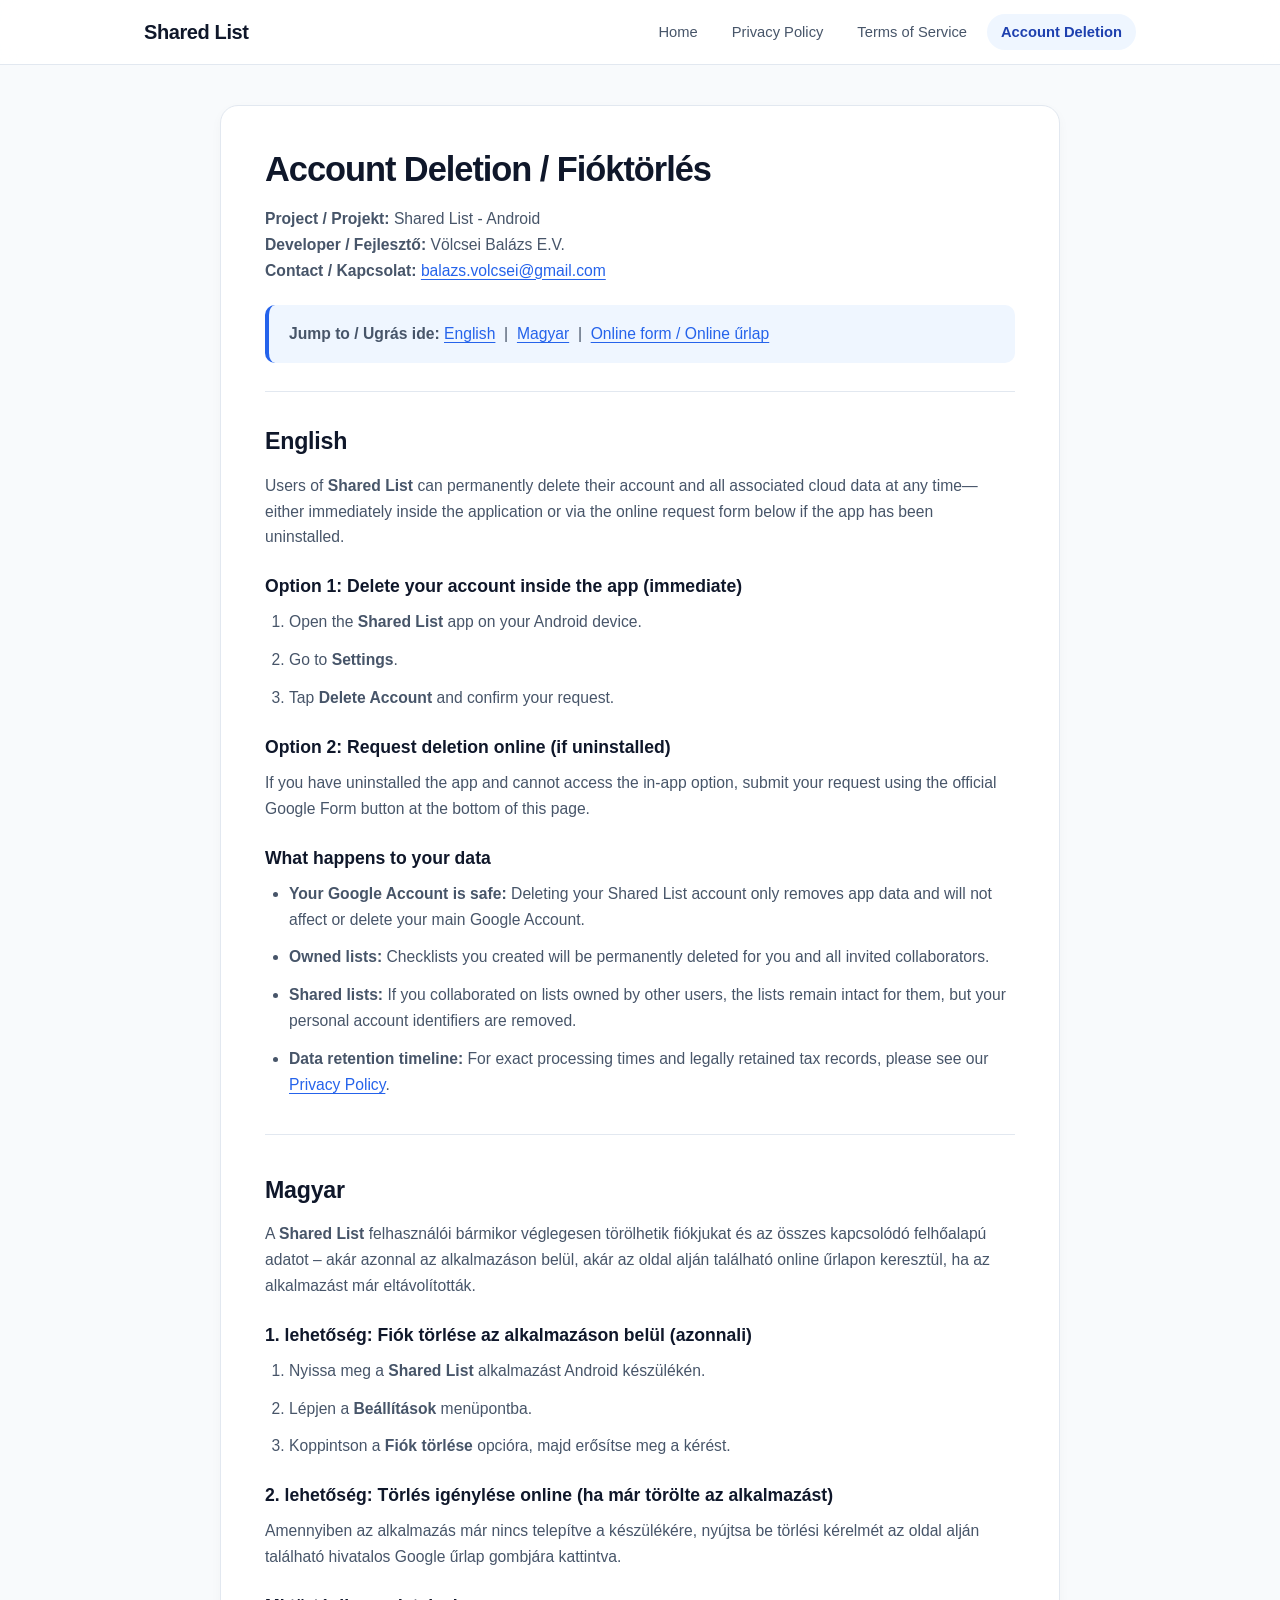
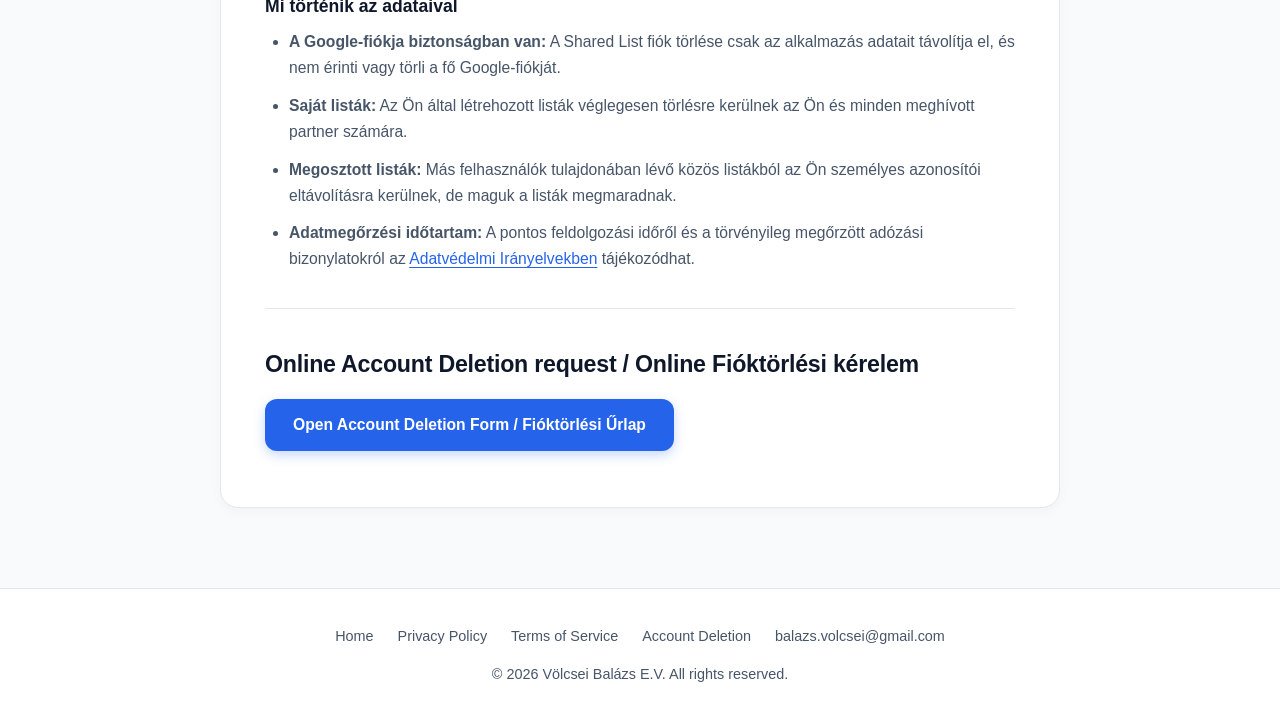
==== docs/delete-account.html @ b79d8873 "Change label from 'Language' to 'Jump to'" ====
<!DOCTYPE html>
<html lang="en">
<head>
  <meta charset="UTF-8" />
  <meta name="viewport" content="width=device-width, initial-scale=1.0" />
  <title>Account Deletion / Fióktörlés – Shared List</title>
  <link rel="stylesheet" href="style.css" />
</head>
<body>
  <header>
    <div class="container nav">
      <a href="index.html" class="brand">Shared List</a>
      <nav class="nav-links">
        <a href="index.html">Home</a>
        <a href="privacy-policy.html">Privacy Policy</a>
        <a href="terms-of-service.html">Terms of Service</a>
        <a href="delete-account.html" class="active">Account Deletion</a>
      </nav>
    </div>
  </header>

  <main class="container">
    <article class="legal-content">
      <h1>Account Deletion / Fióktörlés</h1>
      <p>
        <strong>Project / Projekt:</strong> Shared List - Android<br />
        <strong>Developer / Fejlesztő:</strong> Völcsei Balázs E.V.<br />
        <strong>Contact / Kapcsolat:</strong> <a href="mailto:balazs.volcsei@gmail.com">balazs.volcsei@gmail.com</a>
      </p>

      <div class="highlight-box">
        <p style="margin-bottom: 0;">
          <strong>Jump to / Ugrás ide: </strong>
          <a href="#english">English</a> &nbsp;|&nbsp;
          <a href="#hungarian">Magyar</a> &nbsp;|&nbsp;
          <a href="#deletion-form">Online form / Online űrlap</a>
        </p>
      </div>

      <hr style="border: 0; border-top: 1px solid var(--border); margin: 28px 0;" />

      <!-- ENGLISH -->
      <section id="english">
        <h2>English</h2>
        <p>
          Users of <strong>Shared List</strong> can permanently delete their account and all associated cloud data at any time—either immediately inside the application or via the online request form below if the app has been uninstalled.
        </p>

        <h3>Option 1: Delete your account inside the app (immediate)</h3>
        <ol>
          <li>Open the <strong>Shared List</strong> app on your Android device.</li>
          <li>Go to <strong>Settings</strong>.</li>
          <li>Tap <strong>Delete Account</strong> and confirm your request.</li>
        </ol>

        <h3>Option 2: Request deletion online (if uninstalled)</h3>
        <p>
          If you have uninstalled the app and cannot access the in-app option, submit your request using the official Google Form button at the bottom of this page.
        </p>

        <h3>What happens to your data</h3>
        <ul>
          <li><strong>Your Google Account is safe:</strong> Deleting your Shared List account only removes app data and will not affect or delete your main Google Account.</li>
          <li><strong>Owned lists:</strong> Checklists you created will be permanently deleted for you and all invited collaborators.</li>
          <li><strong>Shared lists:</strong> If you collaborated on lists owned by other users, the lists remain intact for them, but your personal account identifiers are removed.</li>
          <li><strong>Data retention timeline:</strong> For exact processing times and legally retained tax records, please see our <a href="privacy-policy.html">Privacy Policy</a>.</li>
        </ul>
      </section>

      <hr style="border: 0; border-top: 1px solid var(--border); margin: 36px 0;" />

      <!-- MAGYAR -->
      <section id="hungarian">
        <h2>Magyar</h2>
        <p>
          A <strong>Shared List</strong> felhasználói bármikor véglegesen törölhetik fiókjukat és az összes kapcsolódó felhőalapú adatot – akár azonnal az alkalmazáson belül, akár az oldal alján található online űrlapon keresztül, ha az alkalmazást már eltávolították.
        </p>

        <h3>1. lehetőség: Fiók törlése az alkalmazáson belül (azonnali)</h3>
        <ol>
          <li>Nyissa meg a <strong>Shared List</strong> alkalmazást Android készülékén.</li>
          <li>Lépjen a <strong>Beállítások</strong> menüpontba.</li>
          <li>Koppintson a <strong>Fiók törlése</strong> opcióra, majd erősítse meg a kérést.</li>
        </ol>

        <h3>2. lehetőség: Törlés igénylése online (ha már törölte az alkalmazást)</h3>
        <p>
          Amennyiben az alkalmazás már nincs telepítve a készülékére, nyújtsa be törlési kérelmét az oldal alján található hivatalos Google űrlap gombjára kattintva.
        </p>

        <h3>Mi történik az adataival</h3>
        <ul>
          <li><strong>A Google-fiókja biztonságban van:</strong> A Shared List fiók törlése csak az alkalmazás adatait távolítja el, és nem érinti vagy törli a fő Google-fiókját.</li>
          <li><strong>Saját listák:</strong> Az Ön által létrehozott listák véglegesen törlésre kerülnek az Ön és minden meghívott partner számára.</li>
          <li><strong>Megosztott listák:</strong> Más felhasználók tulajdonában lévő közös listákból az Ön személyes azonosítói eltávolításra kerülnek, de maguk a listák megmaradnak.</li>
          <li><strong>Adatmegőrzési időtartam:</strong> A pontos feldolgozási időről és a törvényileg megőrzött adózási bizonylatokról az <a href="privacy-policy.html">Adatvédelmi Irányelvekben</a> tájékozódhat.</li>
        </ul>
      </section>

      <hr style="border: 0; border-top: 1px solid var(--border); margin: 36px 0;" />

      <!-- UNIFIED ONLINE REQUEST SECTION -->
      <section id="deletion-form">
        <h2>Online Account Deletion request / Online Fióktörlési kérelem</h2>
        <p style="margin-top: 16px;">
          <a href="https://forms.gle/Qs1NFNN1C1GR2w3d6" target="_blank" rel="noopener" class="btn">
            Open Account Deletion Form / Fióktörlési Űrlap
          </a>
        </p>
      </section>
    </article>
  </main>

  <footer>
    <div class="container">
      <div class="footer-links">
        <a href="index.html">Home</a>
        <a href="privacy-policy.html">Privacy Policy</a>
        <a href="terms-of-service.html">Terms of Service</a>
        <a href="delete-account.html">Account Deletion</a>
        <a href="mailto:balazs.volcsei@gmail.com">balazs.volcsei@gmail.com</a>
      </div>
      <p>&copy; 2026 Völcsei Balázs E.V. All rights reserved.</p>
    </div>
  </footer>
</body>
</html>
---- docs/style.css ----
:root {
  --bg: #f8fafc;
  --surface: #ffffff;
  --surface-hover: #f1f5f9;
  --header-bg: rgba(255, 255, 255, 0.88);
  --text: #0f172a;
  --text-muted: #475569;
  --primary: #2563eb;
  --primary-hover: #1d4ed8;
  --border: #e2e8f0;
  --badge-bg: #eff6ff;
  --badge-text: #1e40af;
  --shadow: 0 10px 30px -5px rgba(15, 23, 42, 0.08);
  --card-shadow: 0 4px 12px rgba(15, 23, 42, 0.03);
}

@media (prefers-color-scheme: dark) {
  :root {
    --bg: #0b1120;
    --surface: #151f32;
    --surface-hover: #1e293b;
    --header-bg: rgba(21, 31, 50, 0.88);
    --text: #f8fafc;
    --text-muted: #94a3b8;
    --primary: #3b82f6;
    --primary-hover: #60a5fa;
    --border: #26354d;
    --badge-bg: rgba(59, 130, 246, 0.16);
    --badge-text: #93c5fd;
    --shadow: 0 16px 36px -6px rgba(0, 0, 0, 0.45);
    --card-shadow: 0 4px 16px rgba(0, 0, 0, 0.2);
  }
}

* {
  box-sizing: border-box;
  margin: 0;
  padding: 0;
}

html {
  scroll-behavior: smooth;
}

body {
  font-family: -apple-system, BlinkMacSystemFont, "Segoe UI", Roboto, Helvetica, Arial, sans-serif;
  background-color: var(--bg);
  color: var(--text);
  line-height: 1.65;
  min-height: 100vh;
  display: flex;
  flex-direction: column;
  -webkit-font-smoothing: antialiased;
}

main {
  flex: 1;
}

.container {
  width: 100%;
  max-width: 1040px;
  margin: 0 auto;
  padding: 0 24px;
}

/* Sticky Material-style Top Bar */
header {
  position: sticky;
  top: 0;
  z-index: 100;
  border-bottom: 1px solid var(--border);
  background: var(--header-bg);
  backdrop-filter: blur(12px);
  -webkit-backdrop-filter: blur(12px);
  padding: 14px 0;
}

.nav {
  display: flex;
  justify-content: space-between;
  align-items: center;
  gap: 16px;
}

.brand {
  font-weight: 700;
  font-size: 1.25rem;
  letter-spacing: -0.02em;
  color: var(--text);
  text-decoration: none;
  white-space: nowrap;
}

.nav-links {
  display: flex;
  align-items: center;
  flex-wrap: wrap;
  gap: 6px;
}

.nav-links a {
  color: var(--text-muted);
  text-decoration: none;
  font-size: 0.92rem;
  font-weight: 500;
  padding: 6px 14px;
  border-radius: 999px;
  transition: background-color 0.2s, color 0.2s;
}

.nav-links a:hover {
  color: var(--text);
  background-color: var(--surface-hover);
}

.nav-links a.active {
  color: var(--badge-text);
  background-color: var(--badge-bg);
  font-weight: 600;
}

/* Hero Section */
.hero {
  text-align: center;
  padding: clamp(40px, 7vw, 72px) 0 36px;
}

.badge {
  display: inline-block;
  background: var(--badge-bg);
  color: var(--badge-text);
  padding: 6px 16px;
  border-radius: 999px;
  font-size: 0.85rem;
  font-weight: 600;
  letter-spacing: 0.01em;
  margin-bottom: 20px;
}

h1 {
  font-size: clamp(2.1rem, 5vw, 3.25rem);
  font-weight: 800;
  letter-spacing: -0.03em;
  line-height: 1.15;
  margin-bottom: 18px;
}

.subtitle {
  font-size: clamp(1rem, 2vw, 1.18rem);
  color: var(--text-muted);
  max-width: 640px;
  margin: 0 auto 30px;
}

.hero-actions {
  margin-bottom: 40px;
}

.btn,
.legal-content a.btn {
  display: inline-block;
  background: var(--primary);
  color: #ffffff;
  padding: 13px 28px;
  border-radius: 12px;
  text-decoration: none;
  font-weight: 600;
  font-size: 0.98rem;
  box-shadow: 0 4px 12px rgba(37, 99, 235, 0.25);
  transition: background 0.2s, transform 0.15s, box-shadow 0.2s;
}

.btn:hover,
.legal-content a.btn:hover {
  background: var(--primary-hover);
  color: #ffffff;
  transform: translateY(-1px);
}

.btn-disabled {
  display: inline-block;
  background: var(--surface);
  color: var(--text-muted);
  border: 1px solid var(--border);
  padding: 13px 28px;
  border-radius: 12px;
  font-weight: 600;
  font-size: 0.98rem;
  cursor: default;
}

.hero-media {
  max-width: 900px;
  margin: 0 auto;
}

.hero-img {
  width: 100%;
  height: auto;
  display: block;
  border-radius: 20px;
  border: 1px solid var(--border);
  box-shadow: var(--shadow);
}

/* Feature Grid (3 cols large, 2 cols tablet, 1 col mobile) */
.grid {
  display: grid;
  grid-template-columns: repeat(3, 1fr);
  gap: 22px;
  margin: 36px 0 56px;
}

.card {
  background: var(--surface);
  border: 1px solid var(--border);
  border-radius: 18px;
  padding: 26px;
  box-shadow: var(--card-shadow);
  transition: transform 0.2s, border-color 0.2s;
}

.card:hover {
  transform: translateY(-2px);
  border-color: var(--primary);
}

.card-icon {
  width: 42px;
  height: 42px;
  border-radius: 12px;
  background: var(--badge-bg);
  color: var(--badge-text);
  display: flex;
  align-items: center;
  justify-content: center;
  margin-bottom: 16px;
}

.card-icon svg {
  width: 22px;
  height: 22px;
}

.card h3 {
  margin-bottom: 8px;
  font-size: 1.12rem;
  font-weight: 700;
  letter-spacing: -0.01em;
}

.card p {
  color: var(--text-muted);
  font-size: 0.95rem;
  line-height: 1.6;
}

/* Legal Document Container (Constrained to 840px for readability) */
.legal-content {
  background: var(--surface);
  border: 1px solid var(--border);
  border-radius: 18px;
  padding: clamp(24px, 5vw, 44px);
  margin: 40px auto;
  max-width: 840px;
  box-shadow: var(--card-shadow);
}

.legal-content h1 {
  font-size: clamp(1.65rem, 3.5vw, 2.15rem);
  margin-bottom: 16px;
}

.legal-content h2 {
  margin-top: 30px;
  margin-bottom: 12px;
  font-size: clamp(1.25rem, 2.5vw, 1.45rem);
  letter-spacing: -0.01em;
}

.legal-content h3 {
  margin-top: 22px;
  margin-bottom: 8px;
  font-size: 1.1rem;
}

.legal-content p,
.legal-content li {
  color: var(--text-muted);
  margin-bottom: 12px;
  font-size: 0.98rem;
}

.legal-content ul,
.legal-content ol {
  padding-left: 24px;
  margin-bottom: 16px;
}

.legal-content a {
  color: var(--primary);
  text-underline-offset: 3px;
}

.highlight-box {
  background: var(--badge-bg);
  border-left: 4px solid var(--primary);
  padding: 16px 20px;
  border-radius: 10px;
  margin: 22px 0;
}

/* Footer */
footer {
  border-top: 1px solid var(--border);
  background: var(--surface);
  padding: 36px 0;
  margin-top: 40px;
  text-align: center;
  color: var(--text-muted);
  font-size: 0.9rem;
}

.footer-links {
  display: flex;
  justify-content: center;
  flex-wrap: wrap;
  gap: 12px 24px;
  margin-bottom: 14px;
}

.footer-links a {
  color: var(--text-muted);
  text-decoration: none;
  transition: color 0.2s;
}

.footer-links a:hover {
  color: var(--primary);
  text-decoration: underline;
}

/* Tablet Breakpoint */
@media (max-width: 920px) {
  .grid {
    grid-template-columns: repeat(2, 1fr);
  }
}

/* Mobile Breakpoint */
@media (max-width: 640px) {
  .container {
    padding: 0 16px;
  }

  .nav {
    flex-direction: column;
    align-items: center;
    gap: 10px;
  }

  .nav-links {
    justify-content: center;
    gap: 4px;
  }

  .nav-links a {
    font-size: 0.85rem;
    padding: 5px 10px;
  }

  .grid {
    grid-template-columns: 1fr;
    gap: 16px;
    margin: 28px 0 40px;
  }

  .card {
    padding: 22px;
  }

  .legal-content {
    margin: 24px auto;
    border-radius: 14px;
  }

  .footer-links {
    gap: 10px 16px;
  }
}
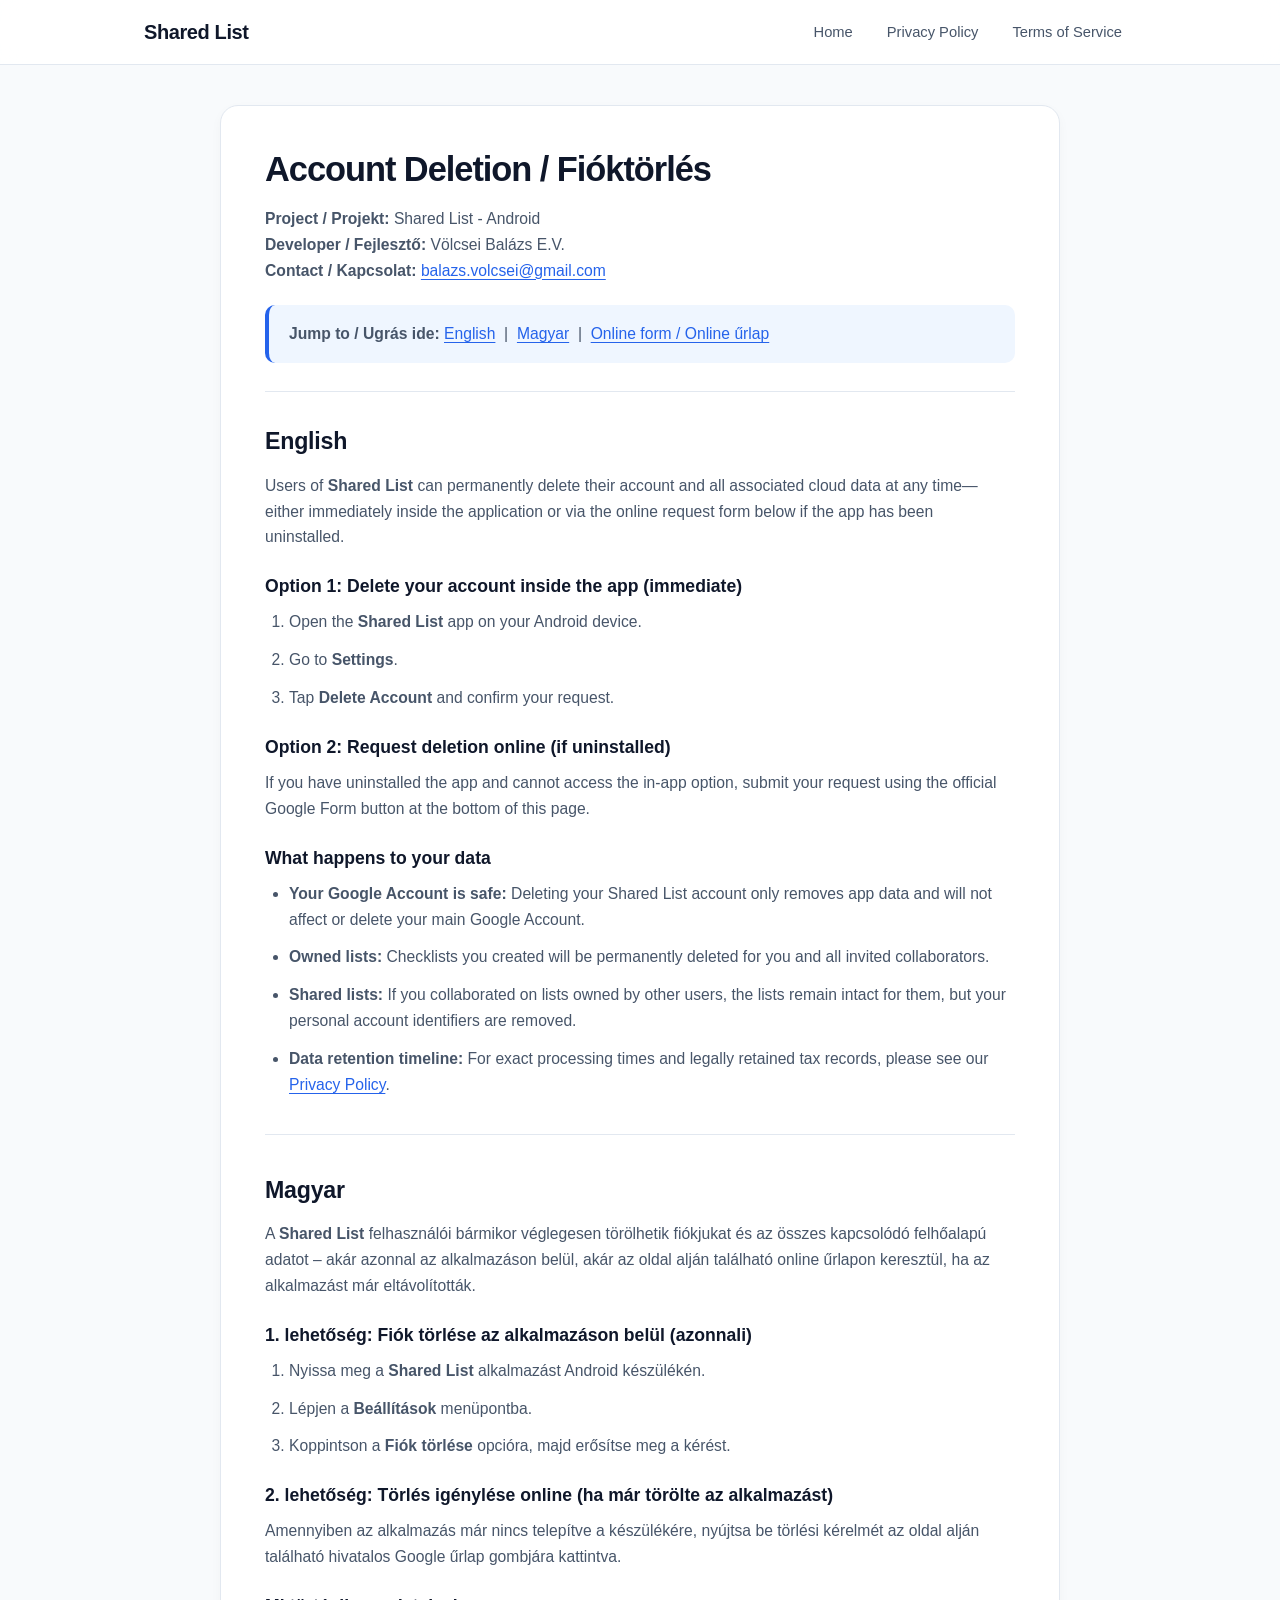
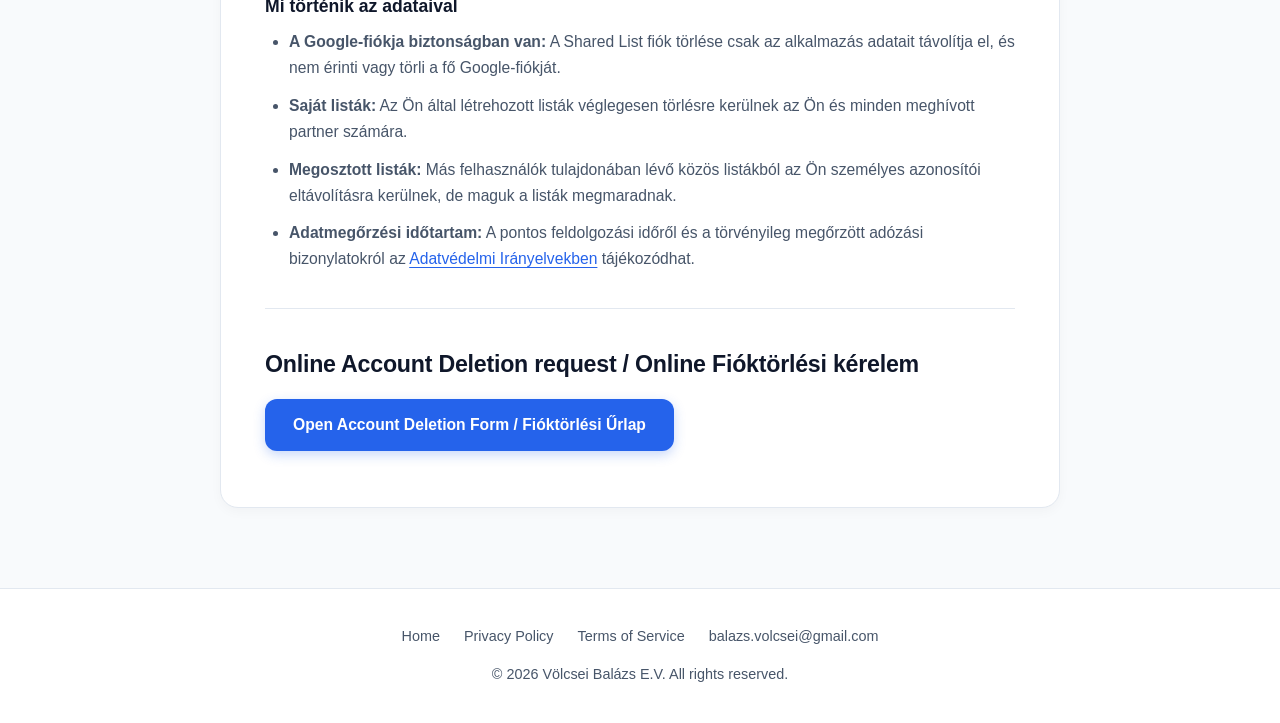
==== commit 40ac58a1: "Remove Account Deletion links from delete-account.html" ====
--- a/docs/delete-account.html
+++ b/docs/delete-account.html
@@ -14,7 +14,6 @@
         <a href="index.html">Home</a>
         <a href="privacy-policy.html">Privacy Policy</a>
         <a href="terms-of-service.html">Terms of Service</a>
-        <a href="delete-account.html" class="active">Account Deletion</a>
       </nav>
     </div>
   </header>
@@ -117,7 +116,6 @@
         <a href="index.html">Home</a>
         <a href="privacy-policy.html">Privacy Policy</a>
         <a href="terms-of-service.html">Terms of Service</a>
-        <a href="delete-account.html">Account Deletion</a>
         <a href="mailto:balazs.volcsei@gmail.com">balazs.volcsei@gmail.com</a>
       </div>
       <p>&copy; 2026 Völcsei Balázs E.V. All rights reserved.</p>
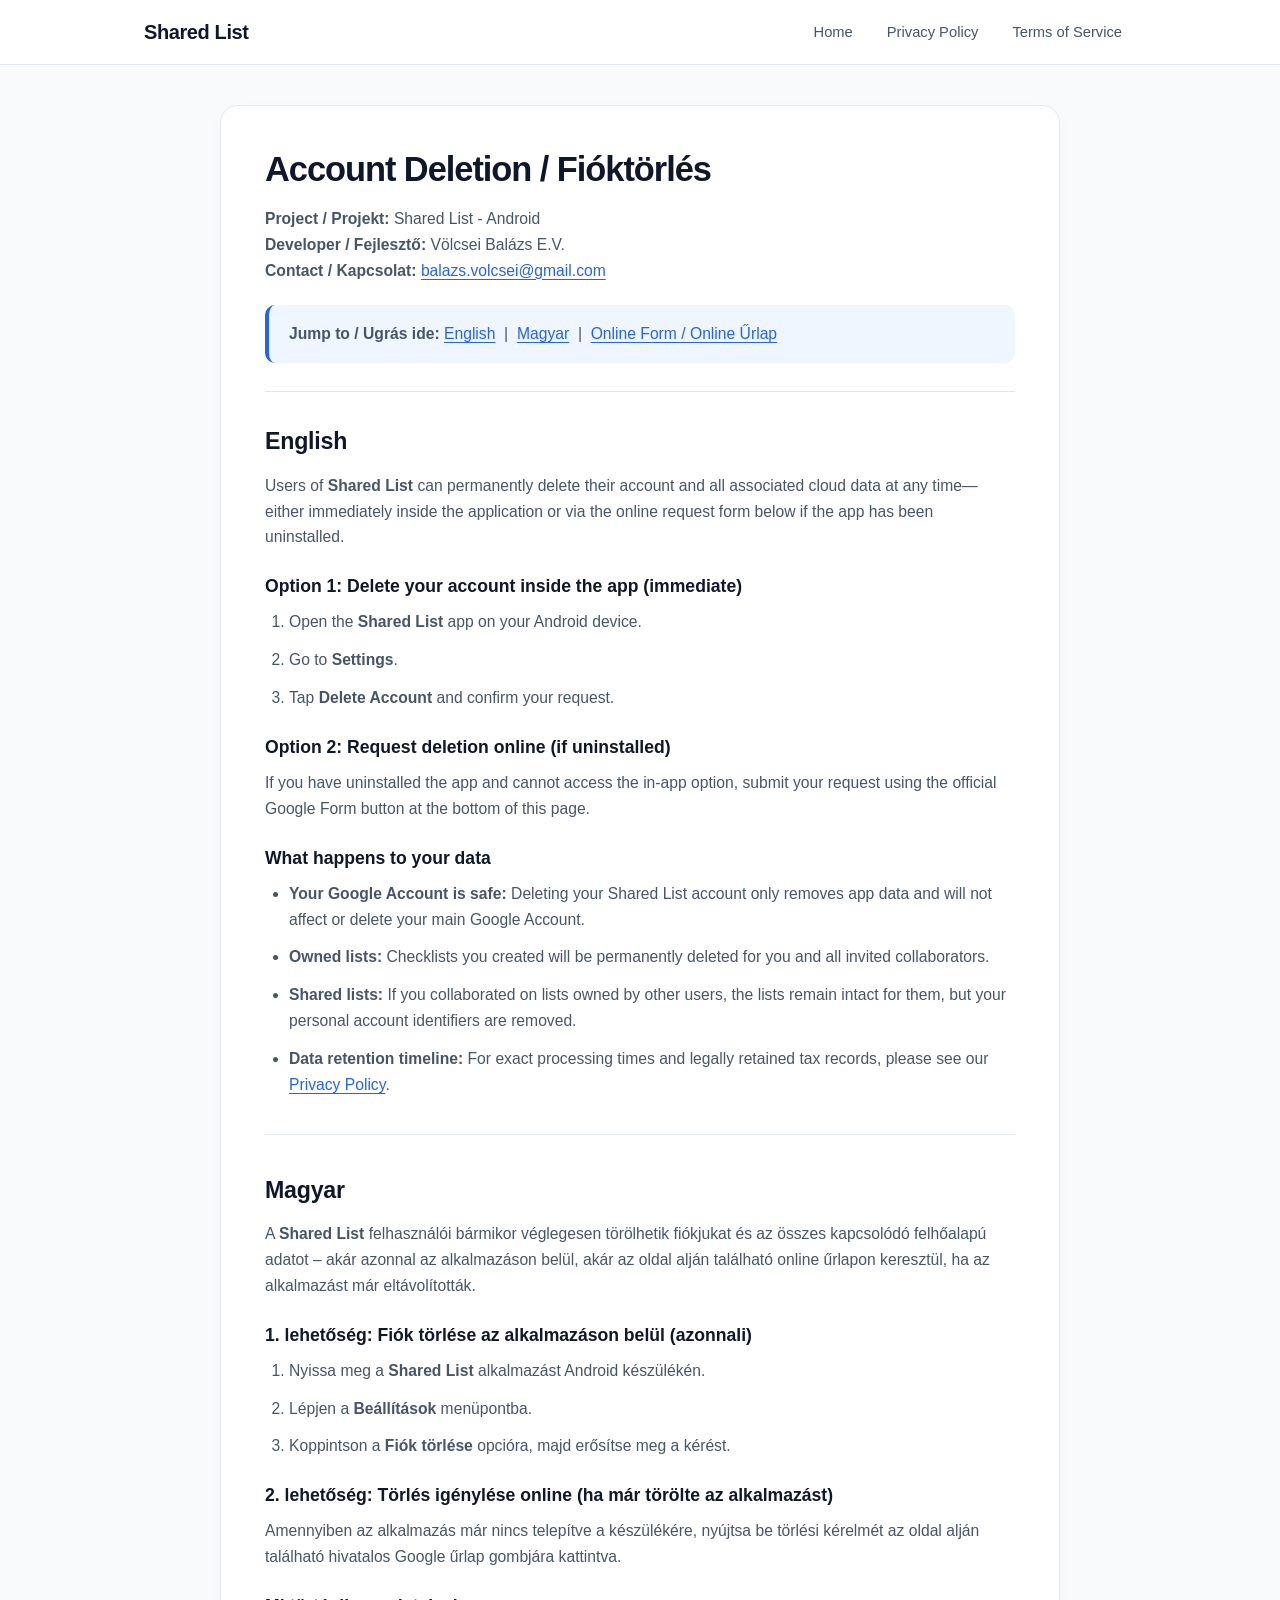
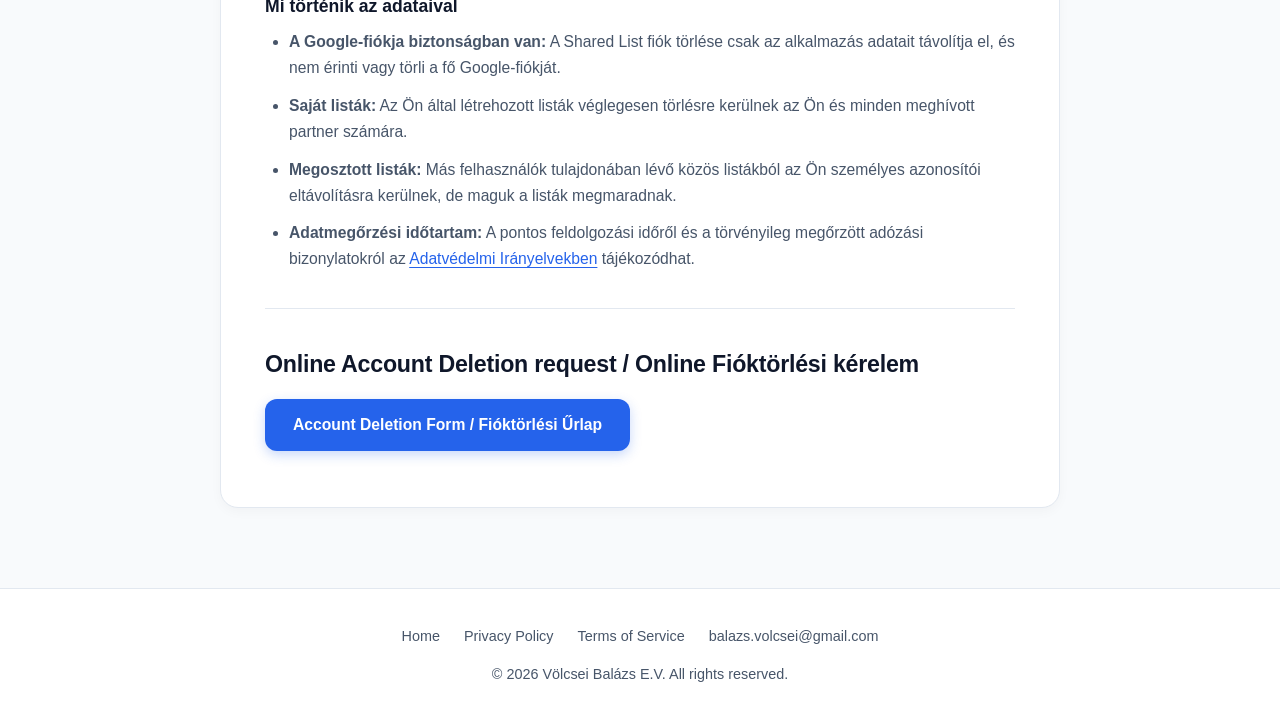
==== commit a3d77af6: "Correct capitalization in deletion form links" ====
--- a/docs/delete-account.html
+++ b/docs/delete-account.html
@@ -32,7 +32,7 @@
           <strong>Jump to / Ugrás ide: </strong>
           <a href="#english">English</a> &nbsp;|&nbsp;
           <a href="#hungarian">Magyar</a> &nbsp;|&nbsp;
-          <a href="#deletion-form">Online form / Online űrlap</a>
+          <a href="#deletion-form">Online Form / Online Űrlap</a>
         </p>
       </div>
 
@@ -103,7 +103,7 @@
         <h2>Online Account Deletion request / Online Fióktörlési kérelem</h2>
         <p style="margin-top: 16px;">
           <a href="https://forms.gle/Qs1NFNN1C1GR2w3d6" target="_blank" rel="noopener" class="btn">
-            Open Account Deletion Form / Fióktörlési Űrlap
+            Account Deletion Form / Fióktörlési Űrlap
           </a>
         </p>
       </section>
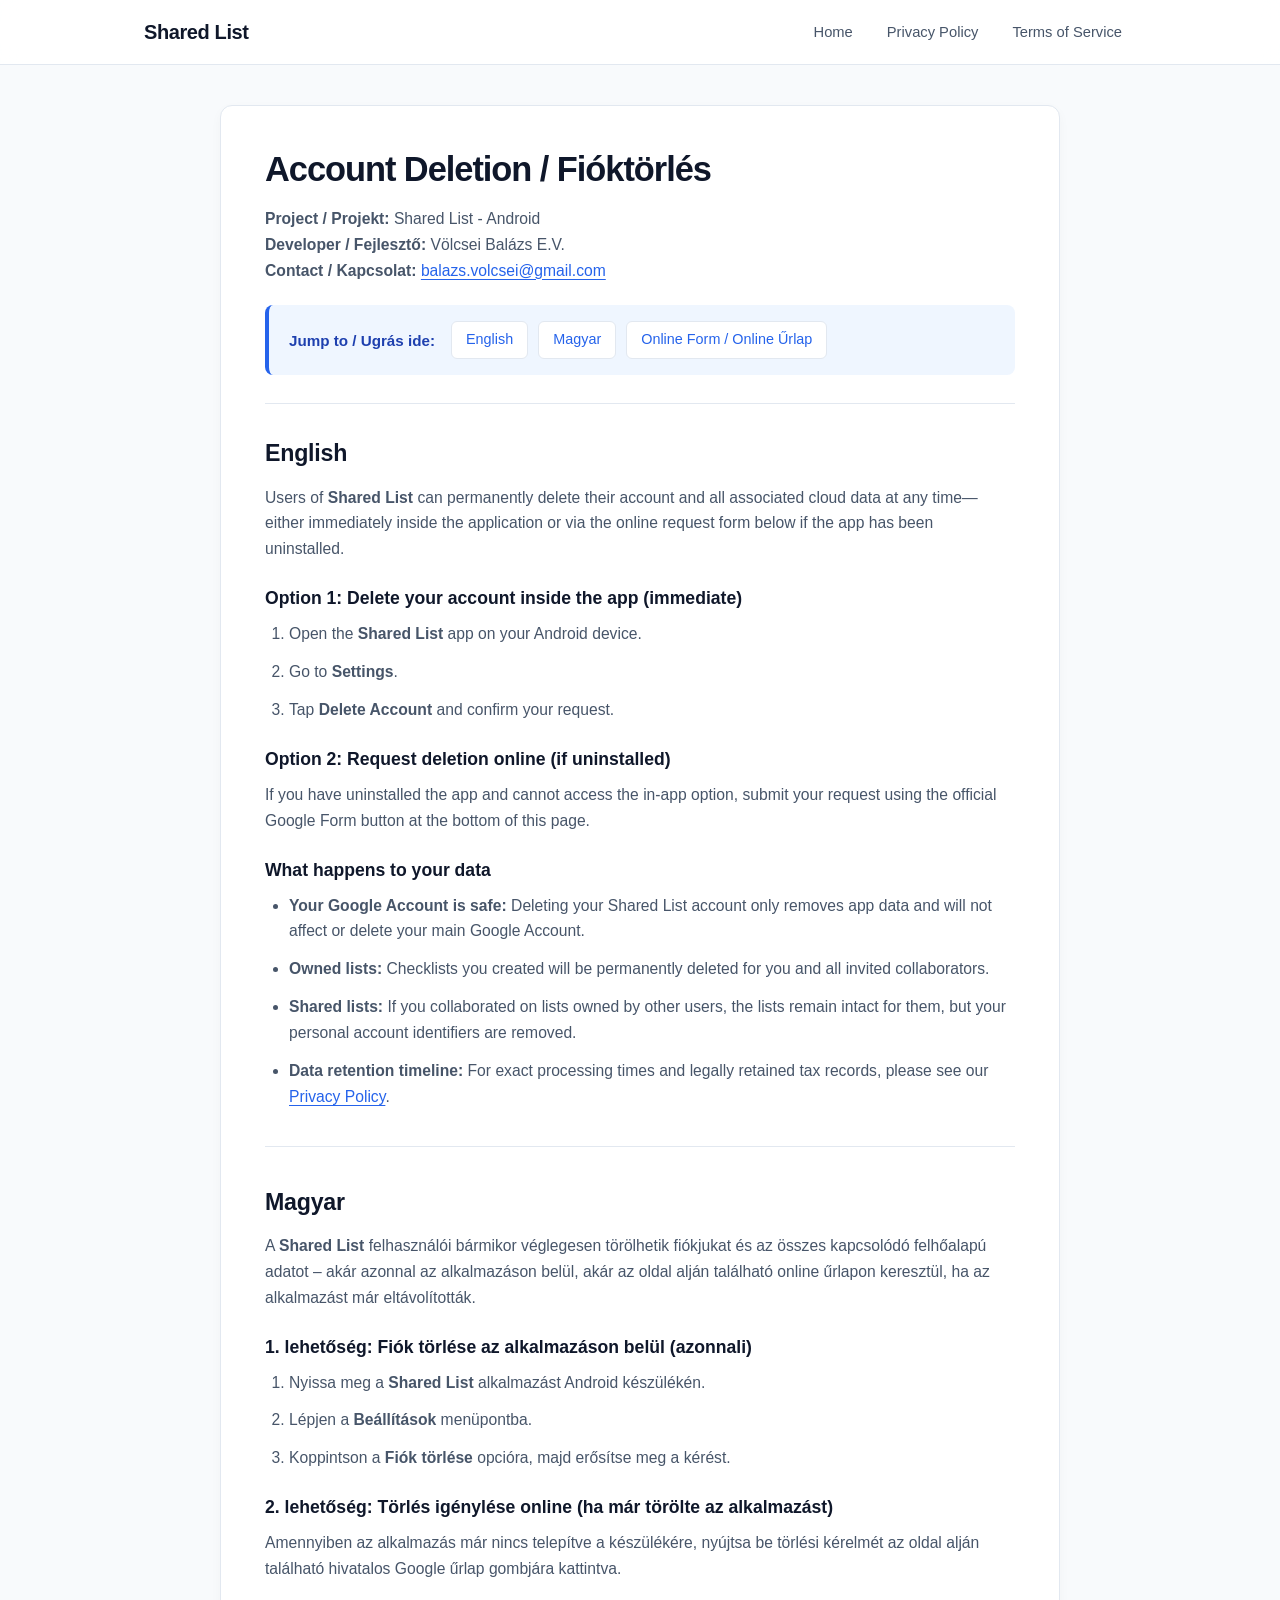
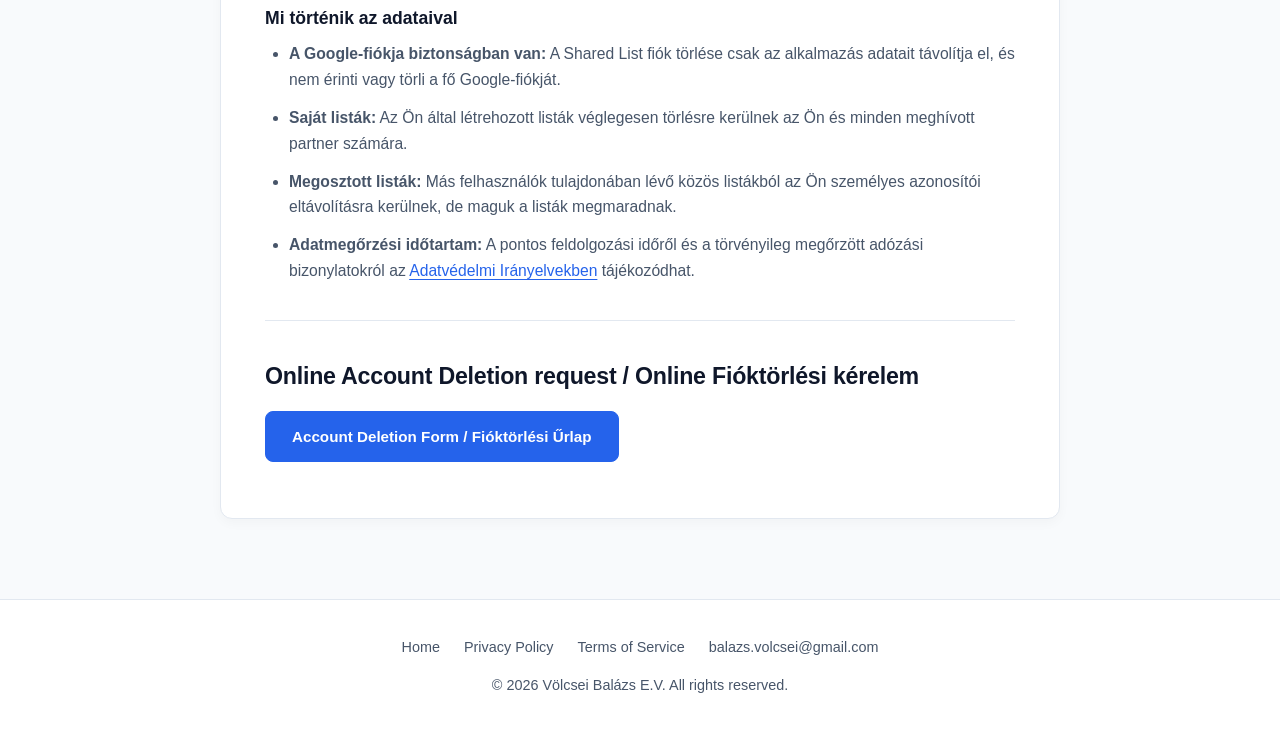
==== commit c24fe1d3: "Refactor navigation links in delete-account.html" ====
--- a/docs/delete-account.html
+++ b/docs/delete-account.html
@@ -28,12 +28,12 @@
       </p>
 
       <div class="highlight-box">
-        <p style="margin-bottom: 0;">
-          <strong>Jump to / Ugrás ide: </strong>
-          <a href="#english">English</a> &nbsp;|&nbsp;
-          <a href="#hungarian">Magyar</a> &nbsp;|&nbsp;
-          <a href="#deletion-form">Online Form / Online Űrlap</a>
-        </p>
+        <span class="jump-label">Jump to / Ugrás ide:</span>
+        <div class="jump-buttons">
+          <a href="#english" class="btn-jump">English</a>
+          <a href="#hungarian" class="btn-jump">Magyar</a>
+          <a href="#deletion-form" class="btn-jump">Online Form / Online Űrlap</a>
+        </div>
       </div>
 
       <hr style="border: 0; border-top: 1px solid var(--border); margin: 28px 0;" />
--- a/docs/style.css
+++ b/docs/style.css
@@ -105,7 +105,7 @@
   font-size: 0.92rem;
   font-weight: 500;
   padding: 6px 14px;
-  border-radius: 999px;
+  border-radius: 6px;
   transition: background-color 0.2s, color 0.2s;
 }
 
@@ -131,7 +131,7 @@
   background: var(--badge-bg);
   color: var(--badge-text);
   padding: 6px 16px;
-  border-radius: 999px;
+  border-radius: 6px;
   font-size: 0.85rem;
   font-weight: 600;
   letter-spacing: 0.01em;
@@ -157,36 +157,41 @@
   margin-bottom: 40px;
 }
 
+/* Unified Rectangular Buttons */
 .btn,
 .legal-content a.btn {
-  display: inline-block;
+  display: inline-flex;
+  align-items: center;
+  justify-content: center;
   background: var(--primary);
   color: #ffffff;
-  padding: 13px 28px;
-  border-radius: 12px;
+  border: 1px solid var(--primary);
+  padding: 12px 26px;
+  border-radius: 8px;
   text-decoration: none;
   font-weight: 600;
-  font-size: 0.98rem;
-  box-shadow: 0 4px 12px rgba(37, 99, 235, 0.25);
-  transition: background 0.2s, transform 0.15s, box-shadow 0.2s;
+  font-size: 0.95rem;
+  transition: all 0.2s ease;
 }
 
 .btn:hover,
 .legal-content a.btn:hover {
   background: var(--primary-hover);
+  border-color: var(--primary-hover);
   color: #ffffff;
-  transform: translateY(-1px);
 }
 
 .btn-disabled {
-  display: inline-block;
+  display: inline-flex;
+  align-items: center;
+  justify-content: center;
   background: var(--surface);
   color: var(--text-muted);
   border: 1px solid var(--border);
-  padding: 13px 28px;
-  border-radius: 12px;
+  padding: 12px 26px;
+  border-radius: 8px;
   font-weight: 600;
-  font-size: 0.98rem;
+  font-size: 0.95rem;
   cursor: default;
 }
 
@@ -199,12 +204,12 @@
   width: 100%;
   height: auto;
   display: block;
-  border-radius: 20px;
+  border-radius: 12px;
   border: 1px solid var(--border);
   box-shadow: var(--shadow);
 }
 
-/* Feature Grid (3 cols large, 2 cols tablet, 1 col mobile) */
+/* Feature Grid */
 .grid {
   display: grid;
   grid-template-columns: repeat(3, 1fr);
@@ -215,7 +220,7 @@
 .card {
   background: var(--surface);
   border: 1px solid var(--border);
-  border-radius: 18px;
+  border-radius: 12px;
   padding: 26px;
   box-shadow: var(--card-shadow);
   transition: transform 0.2s, border-color 0.2s;
@@ -229,7 +234,7 @@
 .card-icon {
   width: 42px;
   height: 42px;
-  border-radius: 12px;
+  border-radius: 8px;
   background: var(--badge-bg);
   color: var(--badge-text);
   display: flex;
@@ -256,11 +261,11 @@
   line-height: 1.6;
 }
 
-/* Legal Document Container (Constrained to 840px for readability) */
+/* Legal Document Container */
 .legal-content {
   background: var(--surface);
   border: 1px solid var(--border);
-  border-radius: 18px;
+  border-radius: 12px;
   padding: clamp(24px, 5vw, 44px);
   margin: 40px auto;
   max-width: 840px;
@@ -303,12 +308,51 @@
   text-underline-offset: 3px;
 }
 
+/* Jump Links Section */
 .highlight-box {
   background: var(--badge-bg);
   border-left: 4px solid var(--primary);
   padding: 16px 20px;
-  border-radius: 10px;
+  border-radius: 8px;
   margin: 22px 0;
+  display: flex;
+  align-items: center;
+  flex-wrap: wrap;
+  gap: 12px;
+}
+
+.jump-label {
+  font-weight: 600;
+  color: var(--badge-text);
+  margin-right: 4px;
+  font-size: 0.95rem;
+}
+
+.jump-buttons {
+  display: flex;
+  flex-wrap: wrap;
+  gap: 10px;
+}
+
+.btn-jump {
+  display: inline-flex;
+  align-items: center;
+  justify-content: center;
+  background: var(--surface);
+  color: var(--text);
+  border: 1px solid var(--border);
+  padding: 6px 14px;
+  border-radius: 6px;
+  text-decoration: none;
+  font-size: 0.9rem;
+  font-weight: 500;
+  transition: all 0.2s ease;
+}
+
+.btn-jump:hover {
+  border-color: var(--primary);
+  color: var(--primary);
+  background: var(--surface-hover);
 }
 
 /* Footer */
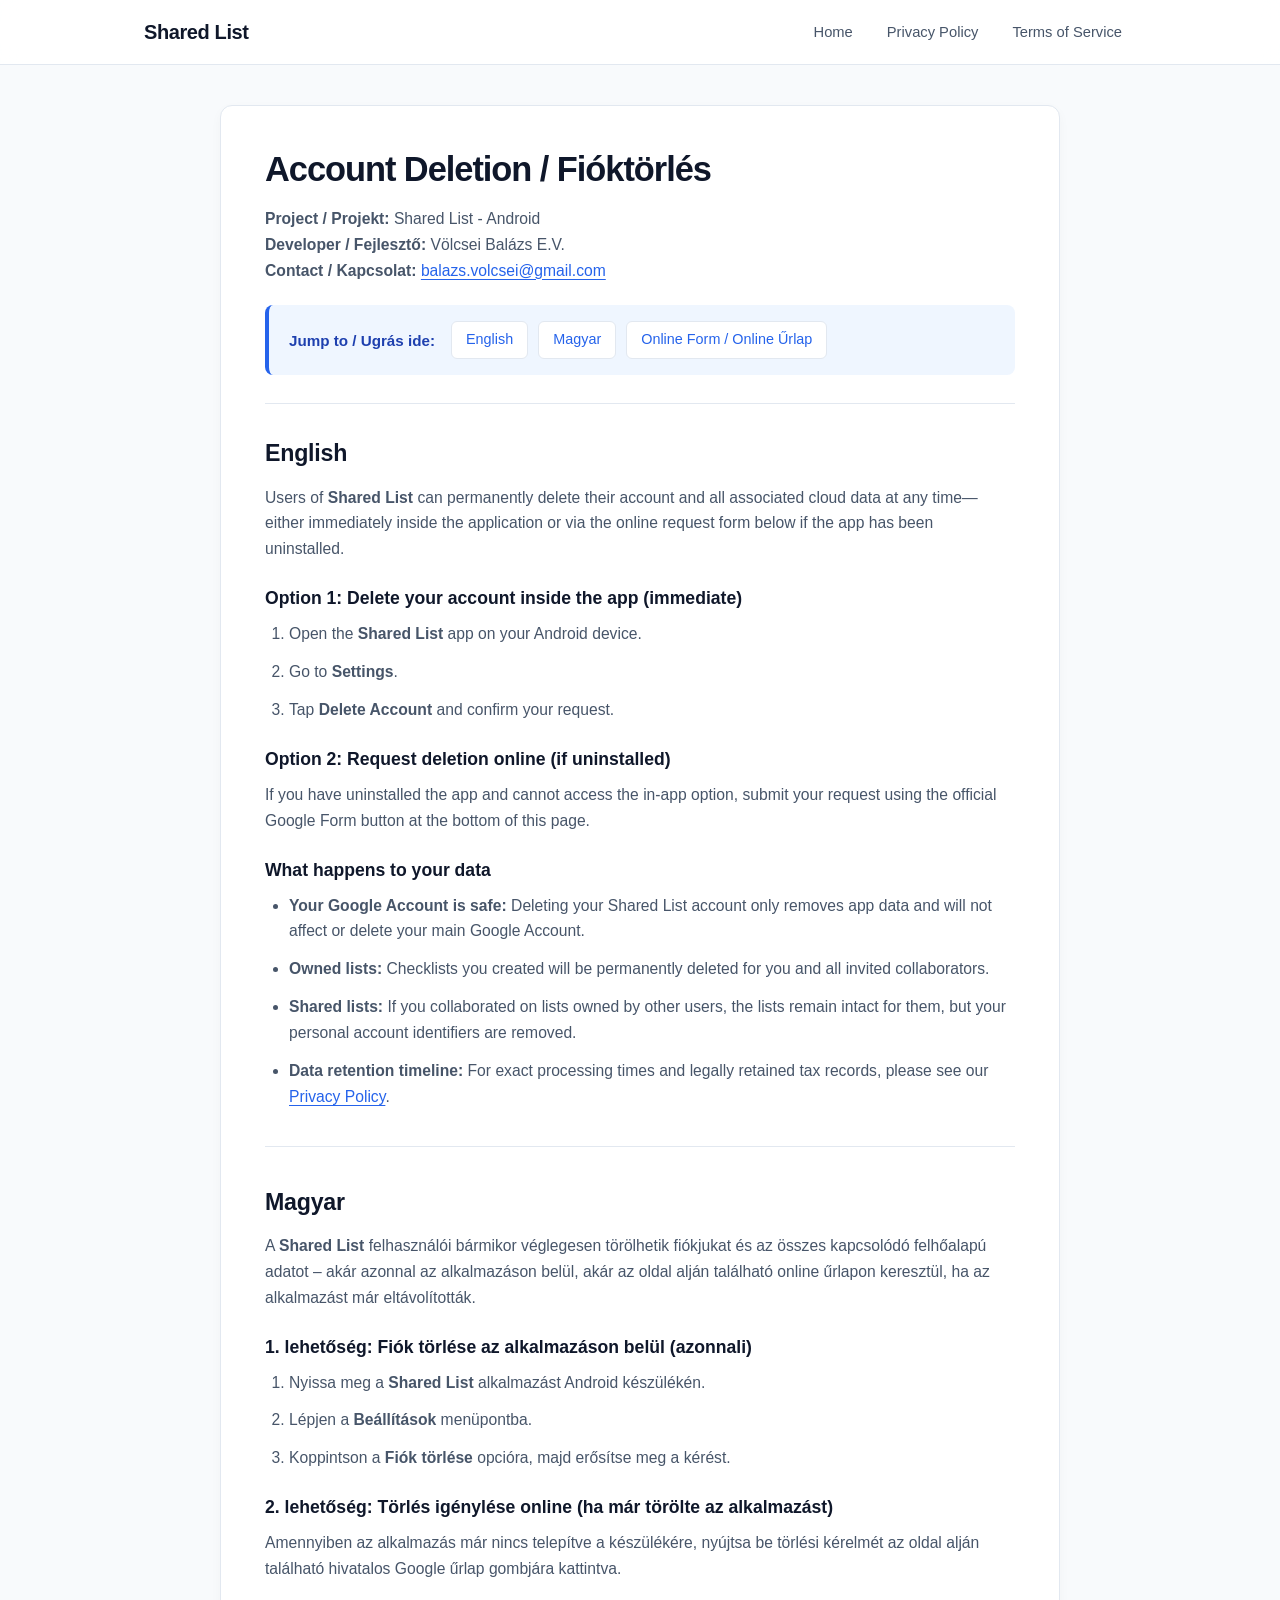
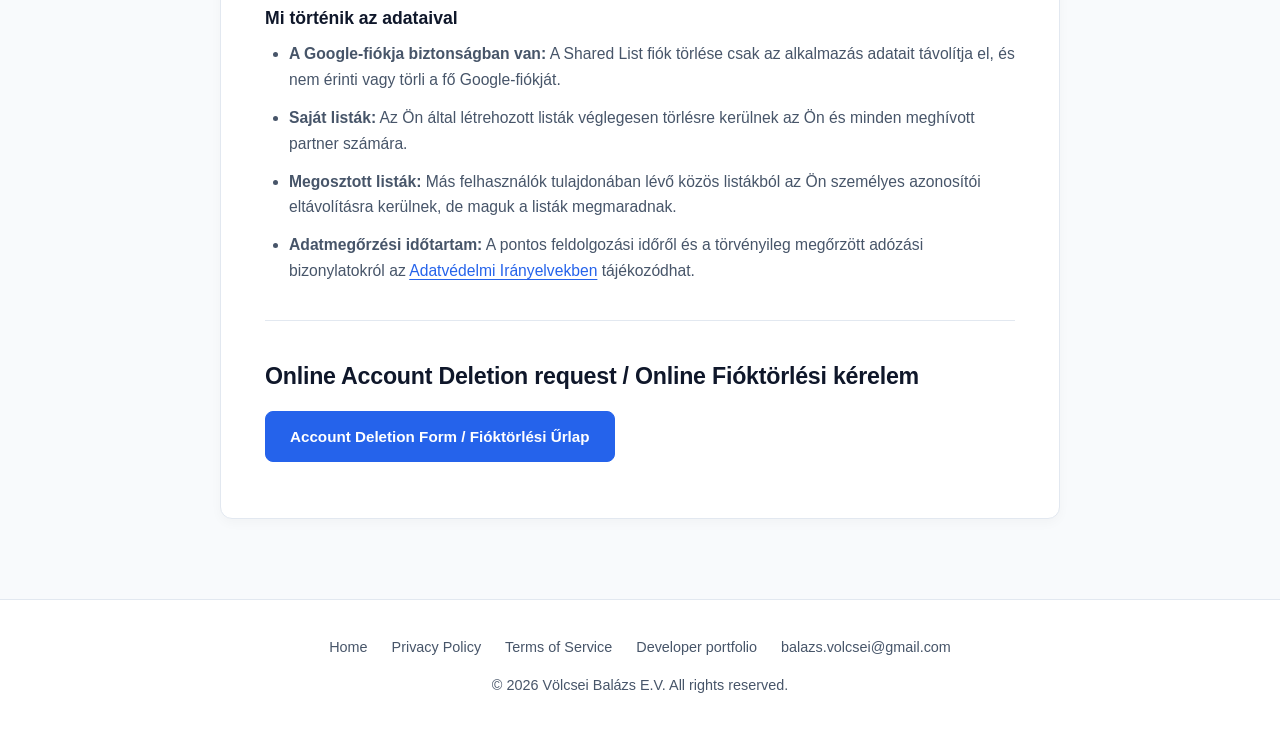
==== commit c67ecf92: "feat: add documentation and website pages for app privacy policy, terms, and account deletion" ====
--- a/docs/delete-account.html
+++ b/docs/delete-account.html
@@ -3,6 +3,7 @@
 <head>
   <meta charset="UTF-8" />
   <meta name="viewport" content="width=device-width, initial-scale=1.0" />
+  <meta name="color-scheme" content="light dark" />
   <title>Account Deletion / Fióktörlés – Shared List</title>
   <link rel="stylesheet" href="style.css" />
 </head>
@@ -116,6 +117,7 @@
         <a href="index.html">Home</a>
         <a href="privacy-policy.html">Privacy Policy</a>
         <a href="terms-of-service.html">Terms of Service</a>
+        <a href="https://balazs-volcsei.github.io/">Developer portfolio</a>
         <a href="mailto:balazs.volcsei@gmail.com">balazs.volcsei@gmail.com</a>
       </div>
       <p>&copy; 2026 Völcsei Balázs E.V. All rights reserved.</p>
--- a/docs/style.css
+++ b/docs/style.css
@@ -64,7 +64,7 @@
   padding: 0 24px;
 }
 
-/* Sticky Material-style Top Bar */
+/* Sticky top bar */
 header {
   position: sticky;
   top: 0;
@@ -120,22 +120,10 @@
   font-weight: 600;
 }
 
-/* Hero Section */
+/* Hero */
 .hero {
   text-align: center;
   padding: clamp(40px, 7vw, 72px) 0 36px;
-}
-
-.badge {
-  display: inline-block;
-  background: var(--badge-bg);
-  color: var(--badge-text);
-  padding: 6px 16px;
-  border-radius: 6px;
-  font-size: 0.85rem;
-  font-weight: 600;
-  letter-spacing: 0.01em;
-  margin-bottom: 20px;
 }
 
 h1 {
@@ -154,24 +142,35 @@
 }
 
 .hero-actions {
+  display: flex;
+  justify-content: center;
+  flex-wrap: wrap;
+  gap: 12px;
   margin-bottom: 40px;
 }
 
-/* Unified Rectangular Buttons */
+/* Rectangular buttons */
 .btn,
-.legal-content a.btn {
+.btn-outline,
+.btn-disabled {
   display: inline-flex;
   align-items: center;
   justify-content: center;
-  background: var(--primary);
-  color: #ffffff;
-  border: 1px solid var(--primary);
-  padding: 12px 26px;
+  gap: 8px;
+  padding: 12px 24px;
   border-radius: 8px;
   text-decoration: none;
   font-weight: 600;
   font-size: 0.95rem;
+  border: 1px solid transparent;
   transition: all 0.2s ease;
+}
+
+.btn,
+.legal-content a.btn {
+  background: var(--primary);
+  color: #ffffff;
+  border-color: var(--primary);
 }
 
 .btn:hover,
@@ -181,18 +180,30 @@
   color: #ffffff;
 }
 
+.btn-outline {
+  background: transparent;
+  color: var(--text);
+  border-color: var(--border);
+}
+
+.btn-outline:hover {
+  border-color: var(--primary);
+  color: var(--primary);
+  background: var(--surface-hover);
+}
+
 .btn-disabled {
-  display: inline-flex;
-  align-items: center;
-  justify-content: center;
   background: var(--surface);
   color: var(--text-muted);
-  border: 1px solid var(--border);
-  padding: 12px 26px;
-  border-radius: 8px;
-  font-weight: 600;
-  font-size: 0.95rem;
+  border-color: var(--border);
   cursor: default;
+}
+
+.btn svg,
+.btn-outline svg {
+  width: 18px;
+  height: 18px;
+  flex-shrink: 0;
 }
 
 .hero-media {
@@ -209,14 +220,19 @@
   box-shadow: var(--shadow);
 }
 
-/* Feature Grid */
-.grid {
-  display: grid;
-  grid-template-columns: repeat(3, 1fr);
-  gap: 22px;
-  margin: 36px 0 56px;
-}
-
+/* Sections */
+section.block {
+  margin-bottom: 56px;
+}
+
+section.block > h2 {
+  font-size: clamp(1.5rem, 3vw, 1.9rem);
+  font-weight: 800;
+  letter-spacing: -0.02em;
+  margin-bottom: 24px;
+}
+
+/* Cards */
 .card {
   background: var(--surface);
   border: 1px solid var(--border);
@@ -259,6 +275,152 @@
   color: var(--text-muted);
   font-size: 0.95rem;
   line-height: 1.6;
+}
+
+.grid-2 {
+  display: grid;
+  grid-template-columns: repeat(2, 1fr);
+  gap: 22px;
+}
+
+/* About */
+.about-card p + p {
+  margin-top: 14px;
+}
+
+.about-card > h3 {
+  font-size: 1.3rem;
+  margin-bottom: 12px;
+}
+
+.about-roles {
+  margin-top: 6px;
+}
+
+.about-roles .skill-group p {
+  font-size: 0.95rem;
+}
+
+.about-roles .sep {
+  margin: 0 6px;
+}
+
+/* App cards */
+.app-card {
+  display: flex;
+  flex-direction: column;
+  padding: 0;
+  overflow: hidden;
+}
+
+.preview {
+  aspect-ratio: 16 / 9;
+  width: 100%;
+  background: var(--surface-hover);
+  border-bottom: 1px solid var(--border);
+  overflow: hidden;
+}
+
+.preview img {
+  width: 100%;
+  height: 100%;
+  object-fit: cover;
+  display: block;
+}
+
+.preview.placeholder {
+  display: flex;
+  align-items: center;
+  justify-content: center;
+  color: var(--text-muted);
+}
+
+.preview.placeholder svg {
+  width: 72px;
+  height: 72px;
+}
+
+.app-body {
+  padding: 26px;
+  display: flex;
+  flex-direction: column;
+  gap: 16px;
+  flex: 1;
+}
+
+.app-body h3 {
+  margin-bottom: 0;
+  font-size: 1.3rem;
+}
+
+.card-actions {
+  display: flex;
+  flex-wrap: wrap;
+  gap: 12px;
+  margin-top: auto;
+}
+
+/* Tags */
+.tags {
+  display: flex;
+  flex-wrap: wrap;
+  gap: 6px;
+}
+
+.tag {
+  display: inline-block;
+  background: var(--badge-bg);
+  color: var(--badge-text);
+  padding: 4px 10px;
+  border-radius: 6px;
+  font-size: 0.82rem;
+  font-weight: 600;
+}
+
+.skill-group {
+  margin-top: 18px;
+}
+
+.skill-group h4 {
+  font-size: 0.92rem;
+  font-weight: 600;
+  margin-bottom: 8px;
+}
+
+/* Contact */
+.contact-card {
+  text-align: center;
+  padding: clamp(28px, 5vw, 48px);
+  box-shadow: var(--shadow);
+}
+
+.contact-card h2 {
+  font-size: clamp(1.5rem, 3vw, 1.9rem);
+  font-weight: 800;
+  letter-spacing: -0.02em;
+  margin-bottom: 12px;
+}
+
+.contact-card p {
+  max-width: 600px;
+  margin: 0 auto 26px;
+  color: var(--text-muted);
+}
+
+.contact-card .card-actions {
+  justify-content: center;
+}
+
+.contact-card:hover,
+.contact-card:hover .card-actions {
+  transform: none;
+}
+
+/* Feature grid (3 columns) */
+.grid {
+  display: grid;
+  grid-template-columns: repeat(3, 1fr);
+  gap: 22px;
 }
 
 /* Legal Document Container */
@@ -385,14 +547,19 @@
   text-decoration: underline;
 }
 
-/* Tablet Breakpoint */
+/* Tablet */
 @media (max-width: 920px) {
+  .grid-2 {
+    gap: 18px;
+  }
+
   .grid {
     grid-template-columns: repeat(2, 1fr);
-  }
-}
-
-/* Mobile Breakpoint */
+    gap: 18px;
+  }
+}
+
+/* Mobile */
 @media (max-width: 640px) {
   .container {
     padding: 0 16px;
@@ -414,10 +581,10 @@
     padding: 5px 10px;
   }
 
-  .grid {
+  .grid,
+  .grid-2 {
     grid-template-columns: 1fr;
     gap: 16px;
-    margin: 28px 0 40px;
   }
 
   .card {
@@ -429,7 +596,18 @@
     border-radius: 14px;
   }
 
+  .hero-actions .btn,
+  .hero-actions .btn-outline,
+  .card-actions > * {
+    width: 100%;
+  }
+
   .footer-links {
     gap: 10px 16px;
   }
 }
+
+/* Offset for sticky header anchor jumps */
+section[id] {
+  scroll-margin-top: 100px;
+}
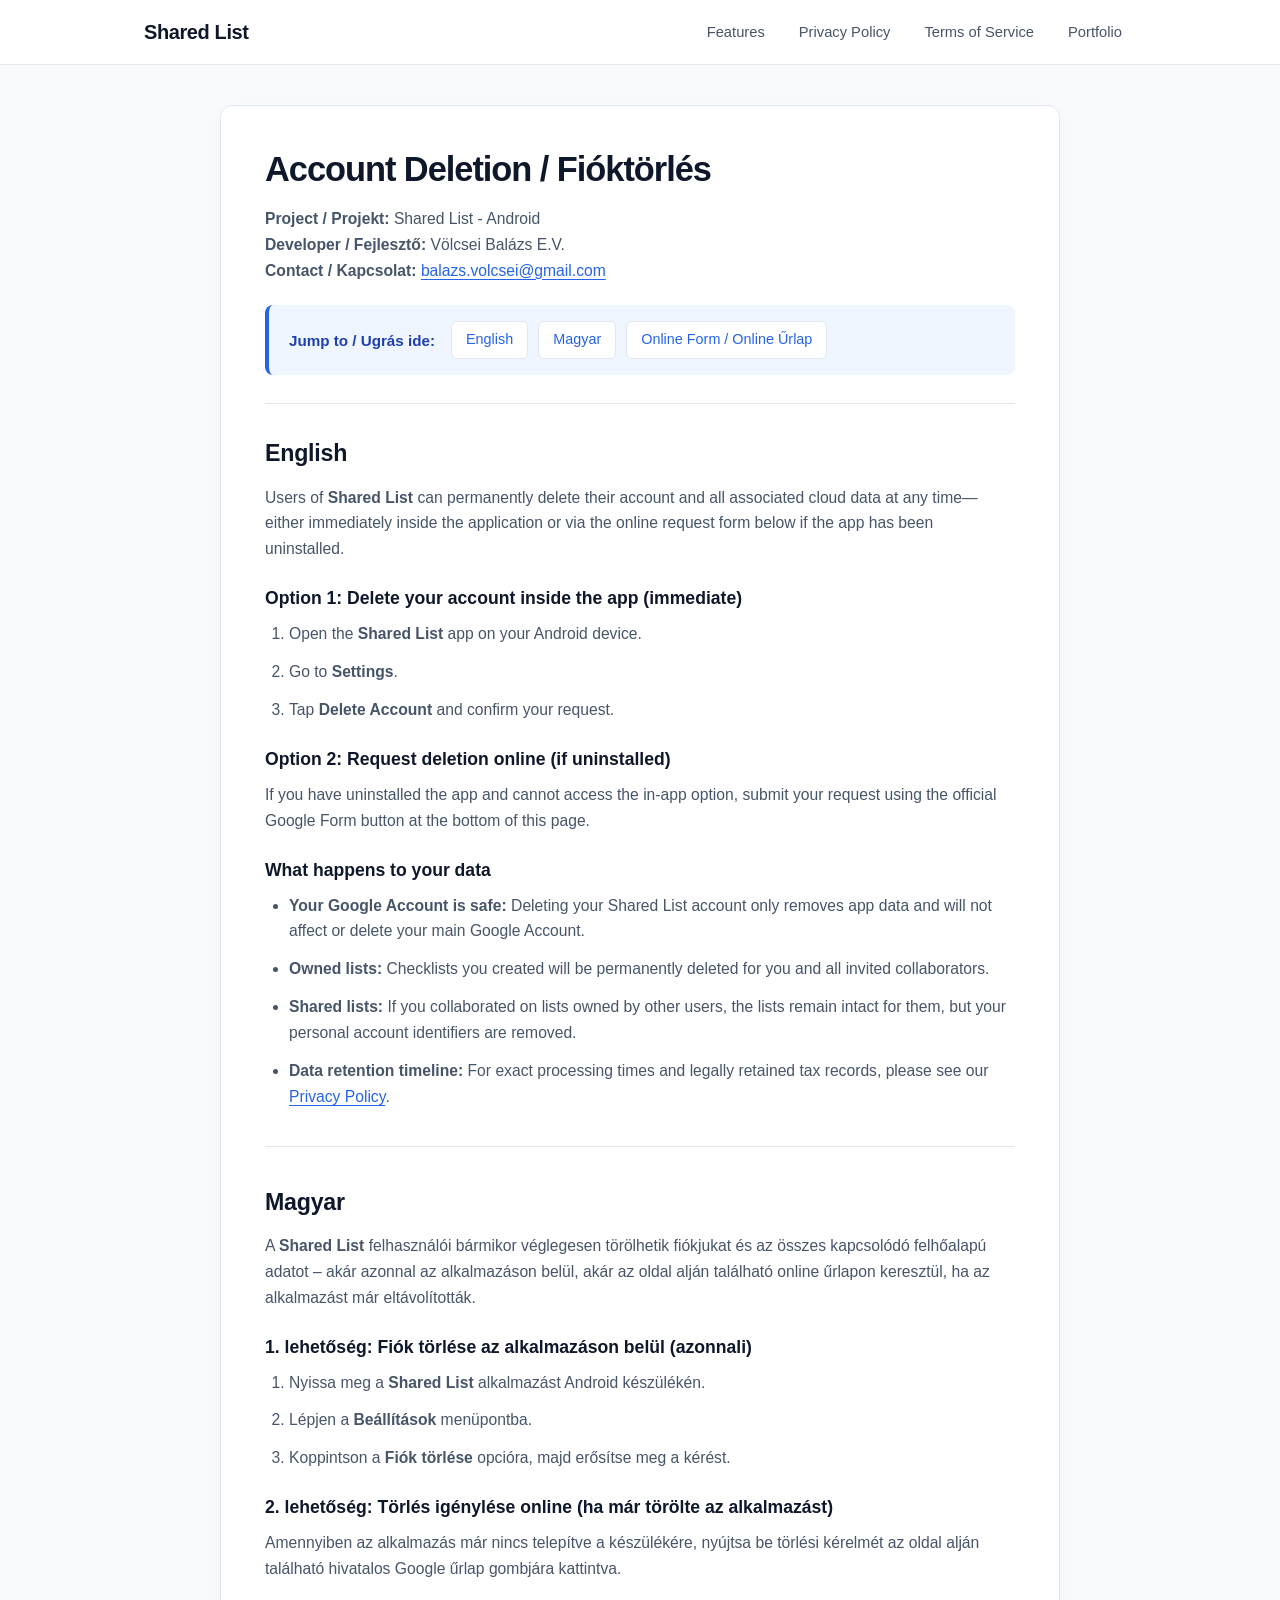
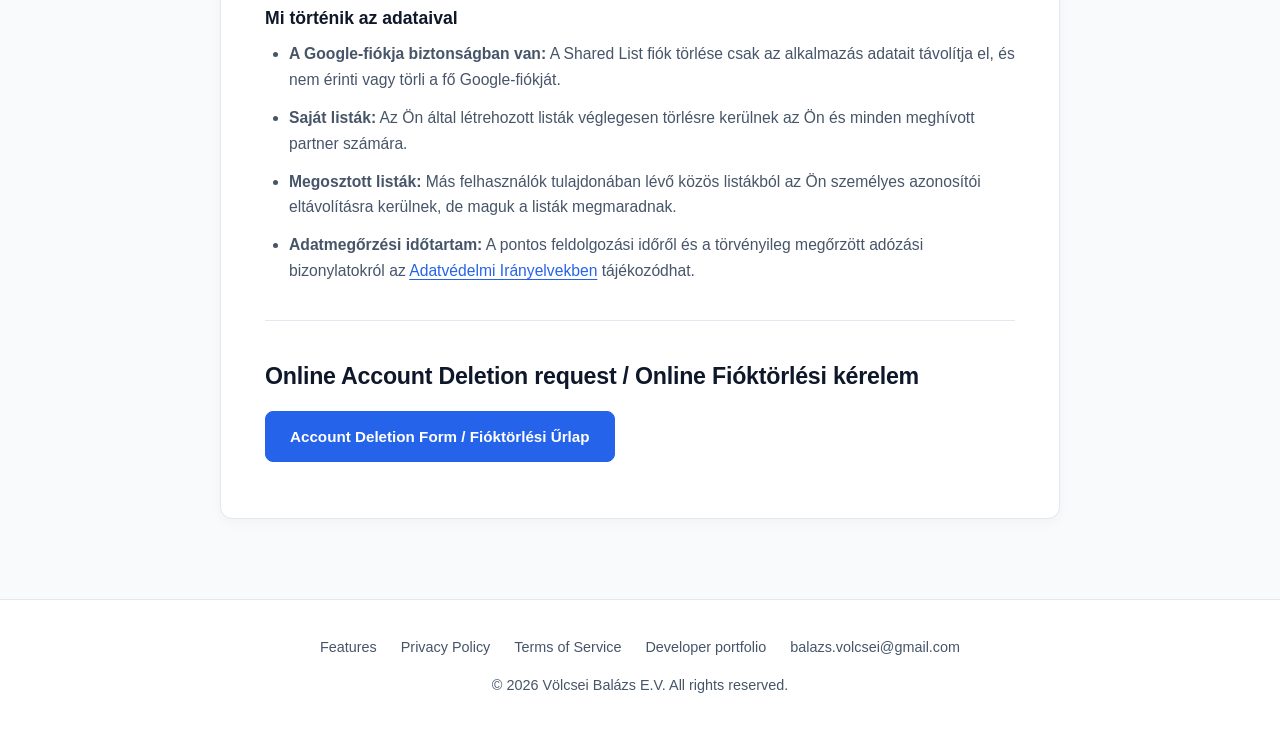
==== commit 966a52e3: "feat: add project documentation and web pages for app features, privacy policy, and account deletion" ====
--- a/docs/delete-account.html
+++ b/docs/delete-account.html
@@ -12,9 +12,10 @@
     <div class="container nav">
       <a href="index.html" class="brand">Shared List</a>
       <nav class="nav-links">
-        <a href="index.html">Home</a>
+        <a href="index.html">Features</a>
         <a href="privacy-policy.html">Privacy Policy</a>
         <a href="terms-of-service.html">Terms of Service</a>
+        <a href="https://balazs-volcsei.github.io/">Portfolio</a>
       </nav>
     </div>
   </header>
@@ -114,7 +115,7 @@
   <footer>
     <div class="container">
       <div class="footer-links">
-        <a href="index.html">Home</a>
+        <a href="index.html">Features</a>
         <a href="privacy-policy.html">Privacy Policy</a>
         <a href="terms-of-service.html">Terms of Service</a>
         <a href="https://balazs-volcsei.github.io/">Developer portfolio</a>
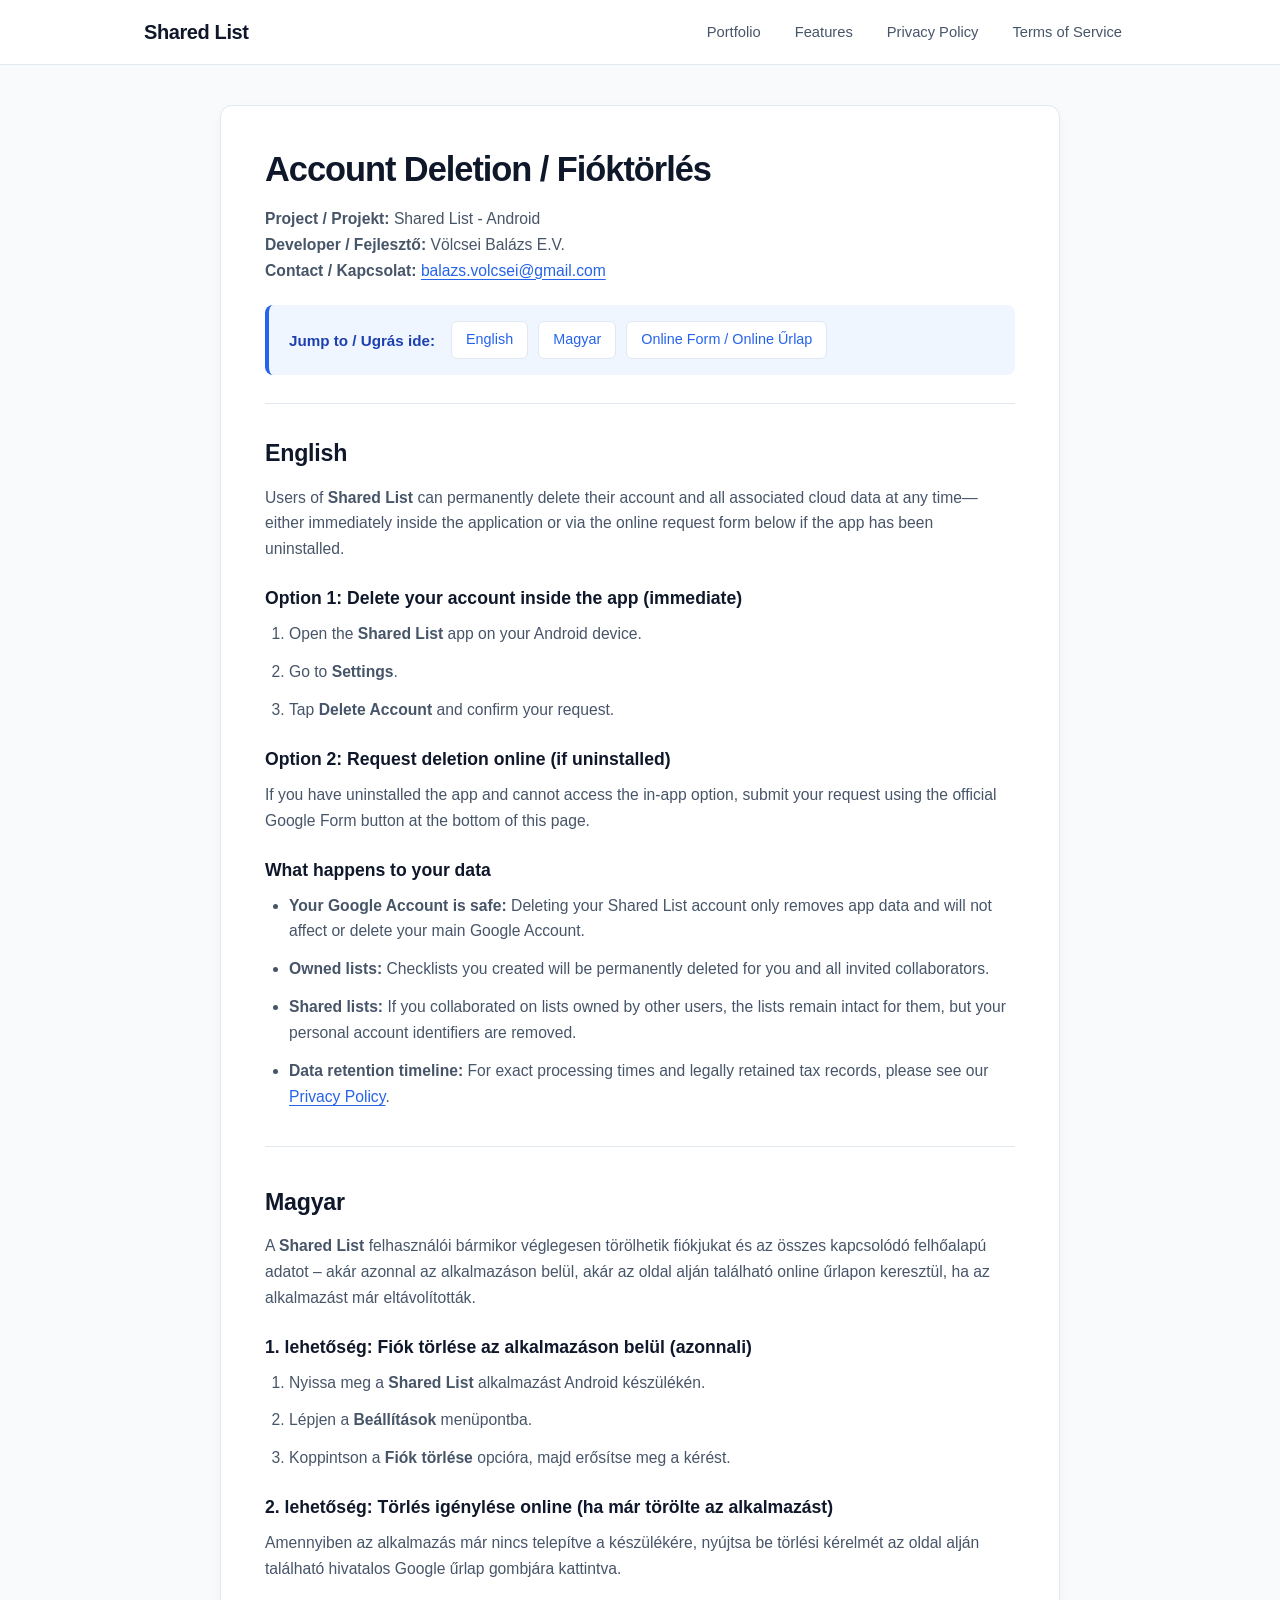
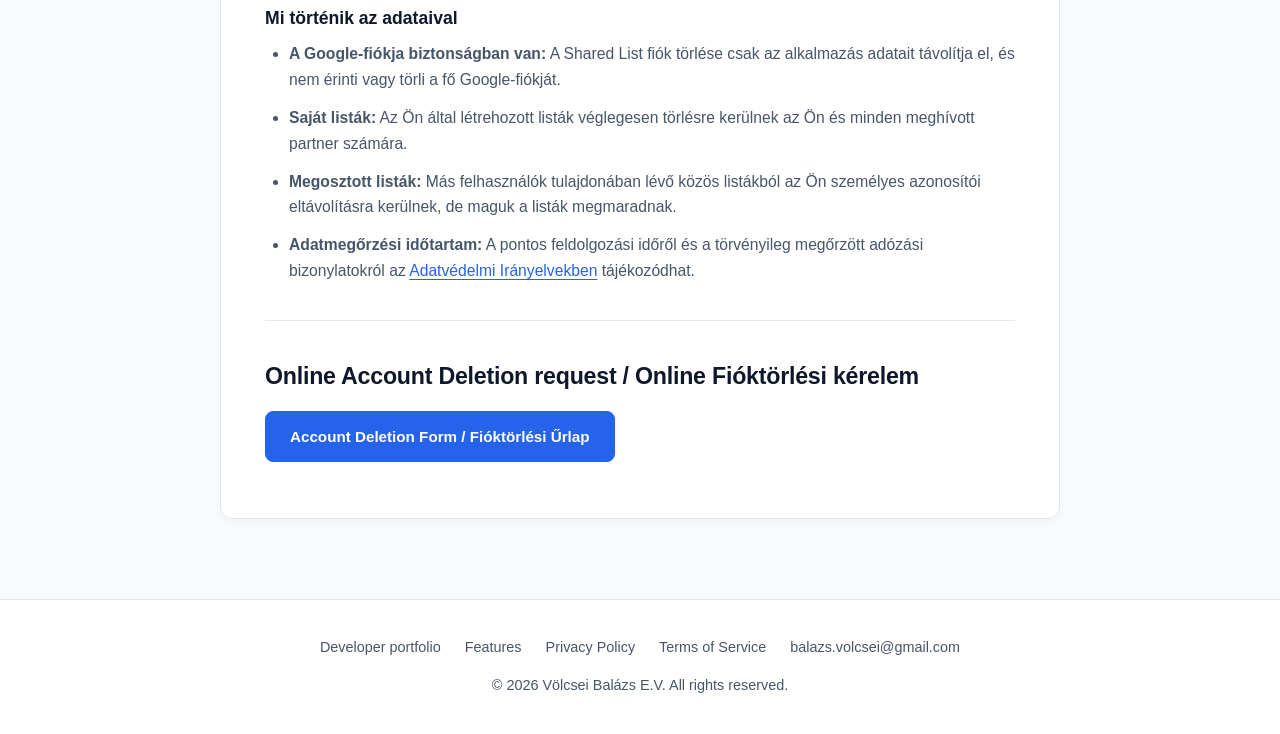
==== commit d1c6c945: "feat: add legal and landing page documentation for Shared List Android" ====
--- a/docs/delete-account.html
+++ b/docs/delete-account.html
@@ -12,10 +12,10 @@
     <div class="container nav">
       <a href="index.html" class="brand">Shared List</a>
       <nav class="nav-links">
+        <a href="https://balazs-volcsei.github.io/">Portfolio</a>
         <a href="index.html">Features</a>
         <a href="privacy-policy.html">Privacy Policy</a>
         <a href="terms-of-service.html">Terms of Service</a>
-        <a href="https://balazs-volcsei.github.io/">Portfolio</a>
       </nav>
     </div>
   </header>
@@ -115,10 +115,10 @@
   <footer>
     <div class="container">
       <div class="footer-links">
+        <a href="https://balazs-volcsei.github.io/">Developer portfolio</a>
         <a href="index.html">Features</a>
         <a href="privacy-policy.html">Privacy Policy</a>
         <a href="terms-of-service.html">Terms of Service</a>
-        <a href="https://balazs-volcsei.github.io/">Developer portfolio</a>
         <a href="mailto:balazs.volcsei@gmail.com">balazs.volcsei@gmail.com</a>
       </div>
       <p>&copy; 2026 Völcsei Balázs E.V. All rights reserved.</p>
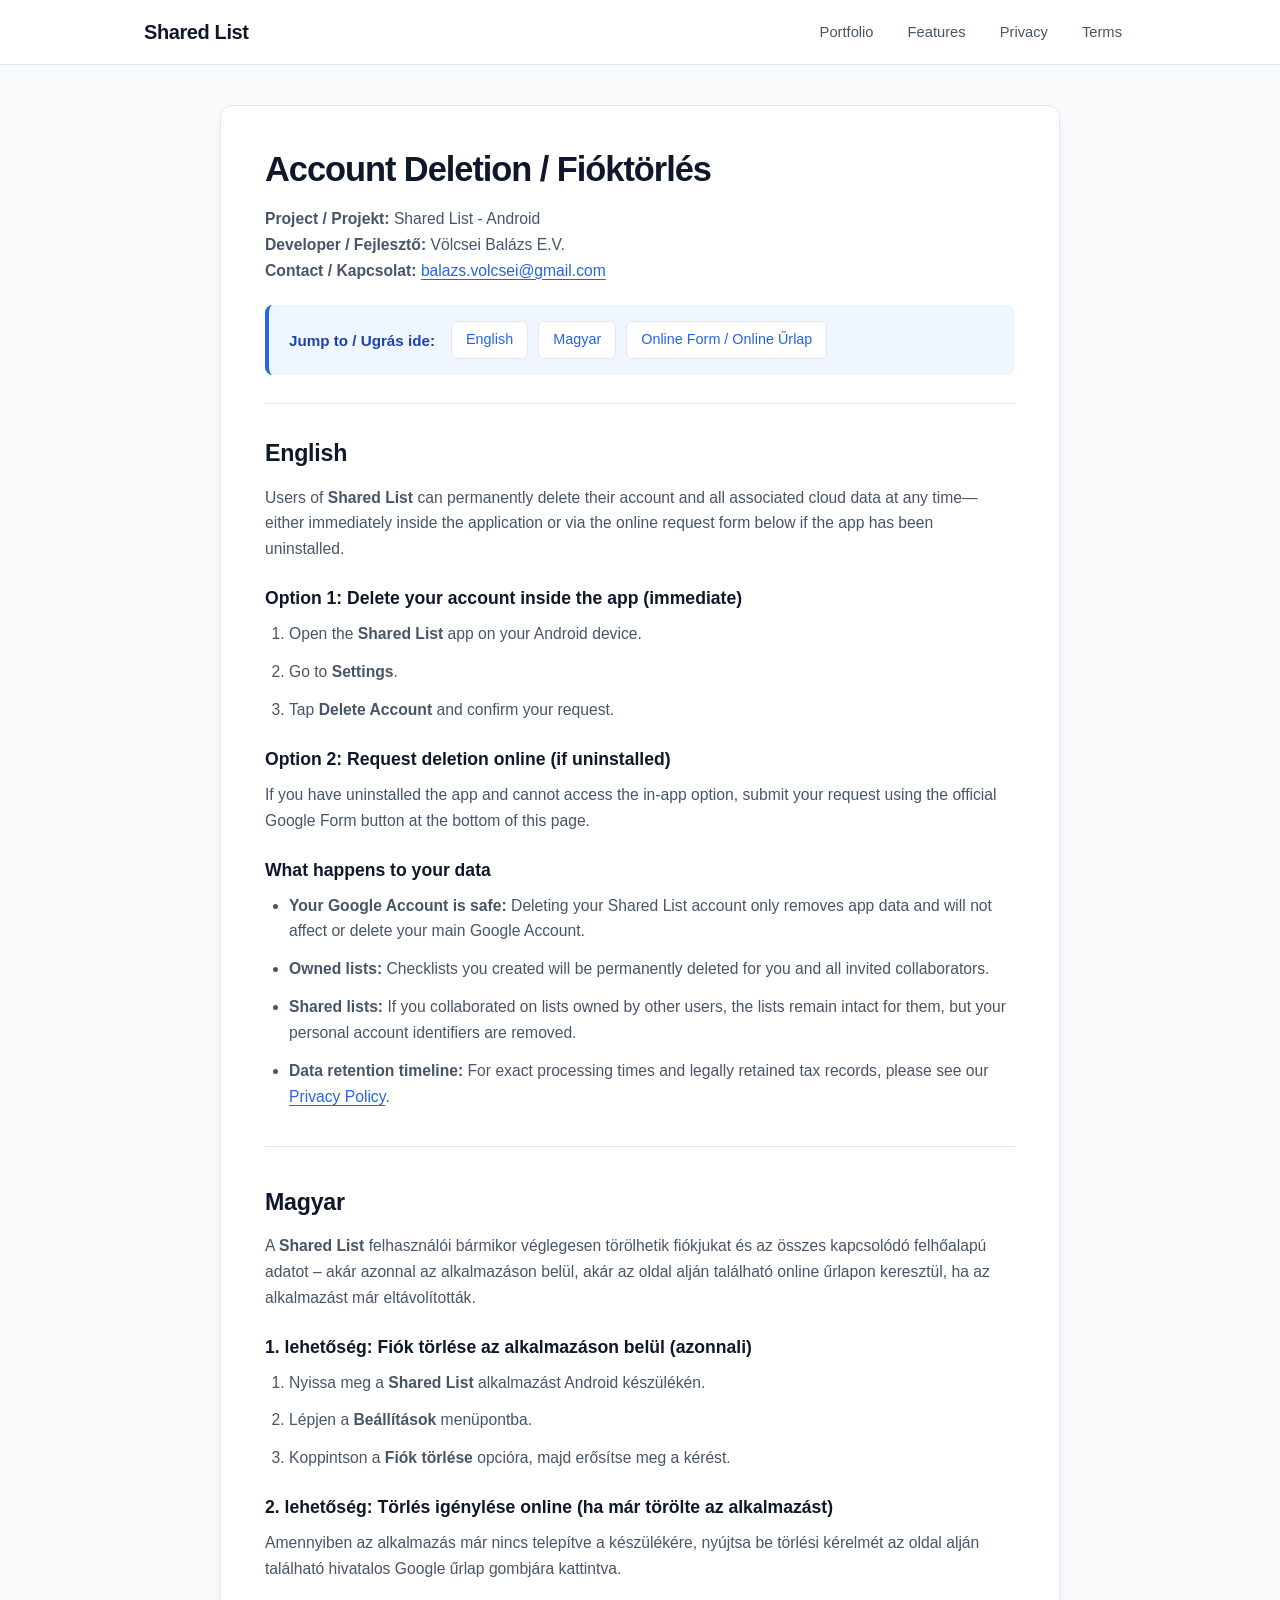
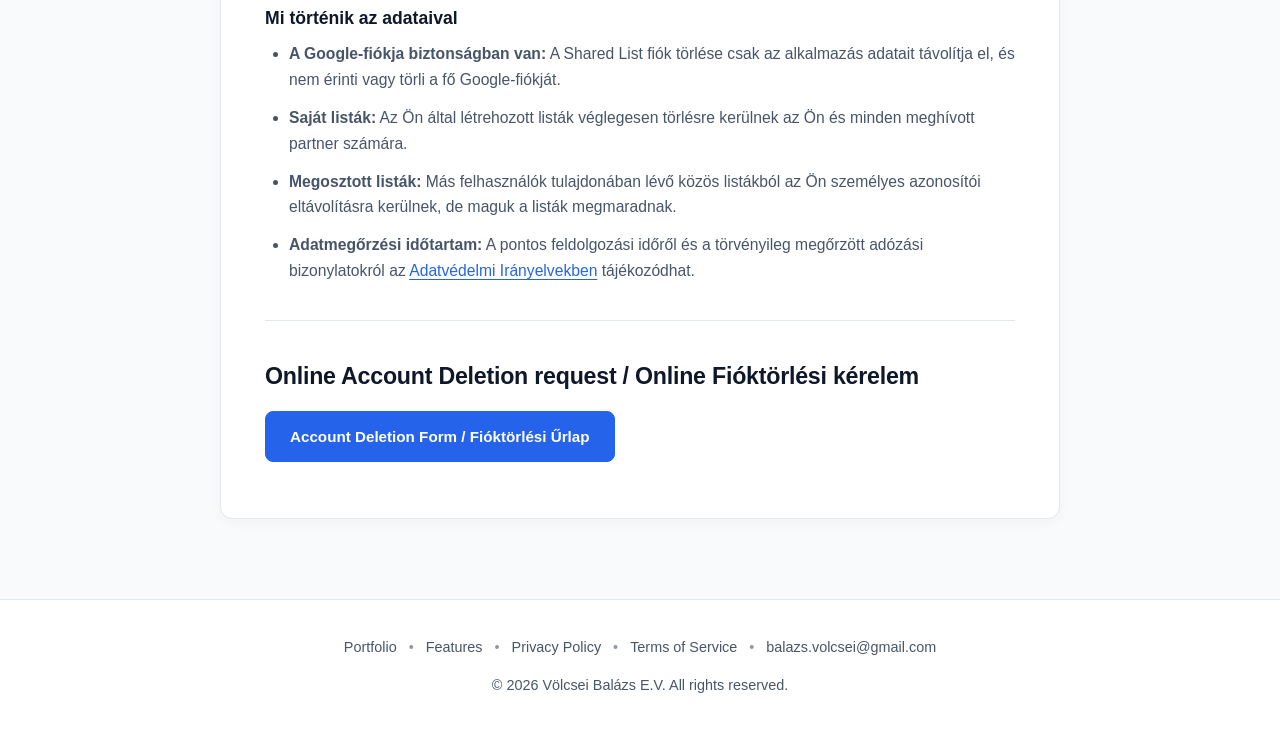
==== commit d3a712ce: "feat: add project documentation and web pages for app features, privacy, terms, and account deletion" ====
--- a/docs/delete-account.html
+++ b/docs/delete-account.html
@@ -14,8 +14,8 @@
       <nav class="nav-links">
         <a href="https://balazs-volcsei.github.io/">Portfolio</a>
         <a href="index.html">Features</a>
-        <a href="privacy-policy.html">Privacy Policy</a>
-        <a href="terms-of-service.html">Terms of Service</a>
+        <a href="privacy-policy.html">Privacy</a>
+        <a href="terms-of-service.html">Terms</a>
       </nav>
     </div>
   </header>
@@ -115,7 +115,7 @@
   <footer>
     <div class="container">
       <div class="footer-links">
-        <a href="https://balazs-volcsei.github.io/">Developer portfolio</a>
+        <a href="https://balazs-volcsei.github.io/">Portfolio</a>
         <a href="index.html">Features</a>
         <a href="privacy-policy.html">Privacy Policy</a>
         <a href="terms-of-service.html">Terms of Service</a>
--- a/docs/style.css
+++ b/docs/style.css
@@ -532,7 +532,7 @@
   display: flex;
   justify-content: center;
   flex-wrap: wrap;
-  gap: 12px 24px;
+  gap: 10px 12px;
   margin-bottom: 14px;
 }
 
@@ -540,6 +540,14 @@
   color: var(--text-muted);
   text-decoration: none;
   transition: color 0.2s;
+}
+
+.footer-links a:not(:last-child)::after {
+  content: "\2022";
+  display: inline-block;
+  margin-left: 12px;
+  color: var(--text-muted);
+  opacity: 0.6;
 }
 
 .footer-links a:hover {
@@ -565,6 +573,10 @@
     padding: 0 16px;
   }
 
+  .brand {
+    display: none;
+  }
+
   .nav {
     flex-direction: column;
     align-items: center;
@@ -573,12 +585,14 @@
 
   .nav-links {
     justify-content: center;
-    gap: 4px;
+    flex-wrap: nowrap;
+    gap: 2px;
   }
 
   .nav-links a {
-    font-size: 0.85rem;
-    padding: 5px 10px;
+    font-size: 0.8rem;
+    padding: 5px 6px;
+    white-space: nowrap;
   }
 
   .grid,
@@ -603,7 +617,30 @@
   }
 
   .footer-links {
-    gap: 10px 16px;
+    gap: 8px 8px;
+  }
+}
+
+/* Very small phones */
+@media (max-width: 380px) {
+  .nav {
+    max-width: 100%;
+  }
+
+  .nav-links {
+    max-width: 100%;
+    overflow-x: auto;
+    justify-content: flex-start;
+    scrollbar-width: none;
+  }
+
+  .nav-links::-webkit-scrollbar {
+    display: none;
+  }
+
+  .nav-links a {
+    font-size: 0.75rem;
+    padding: 5px 4px;
   }
 }
 
